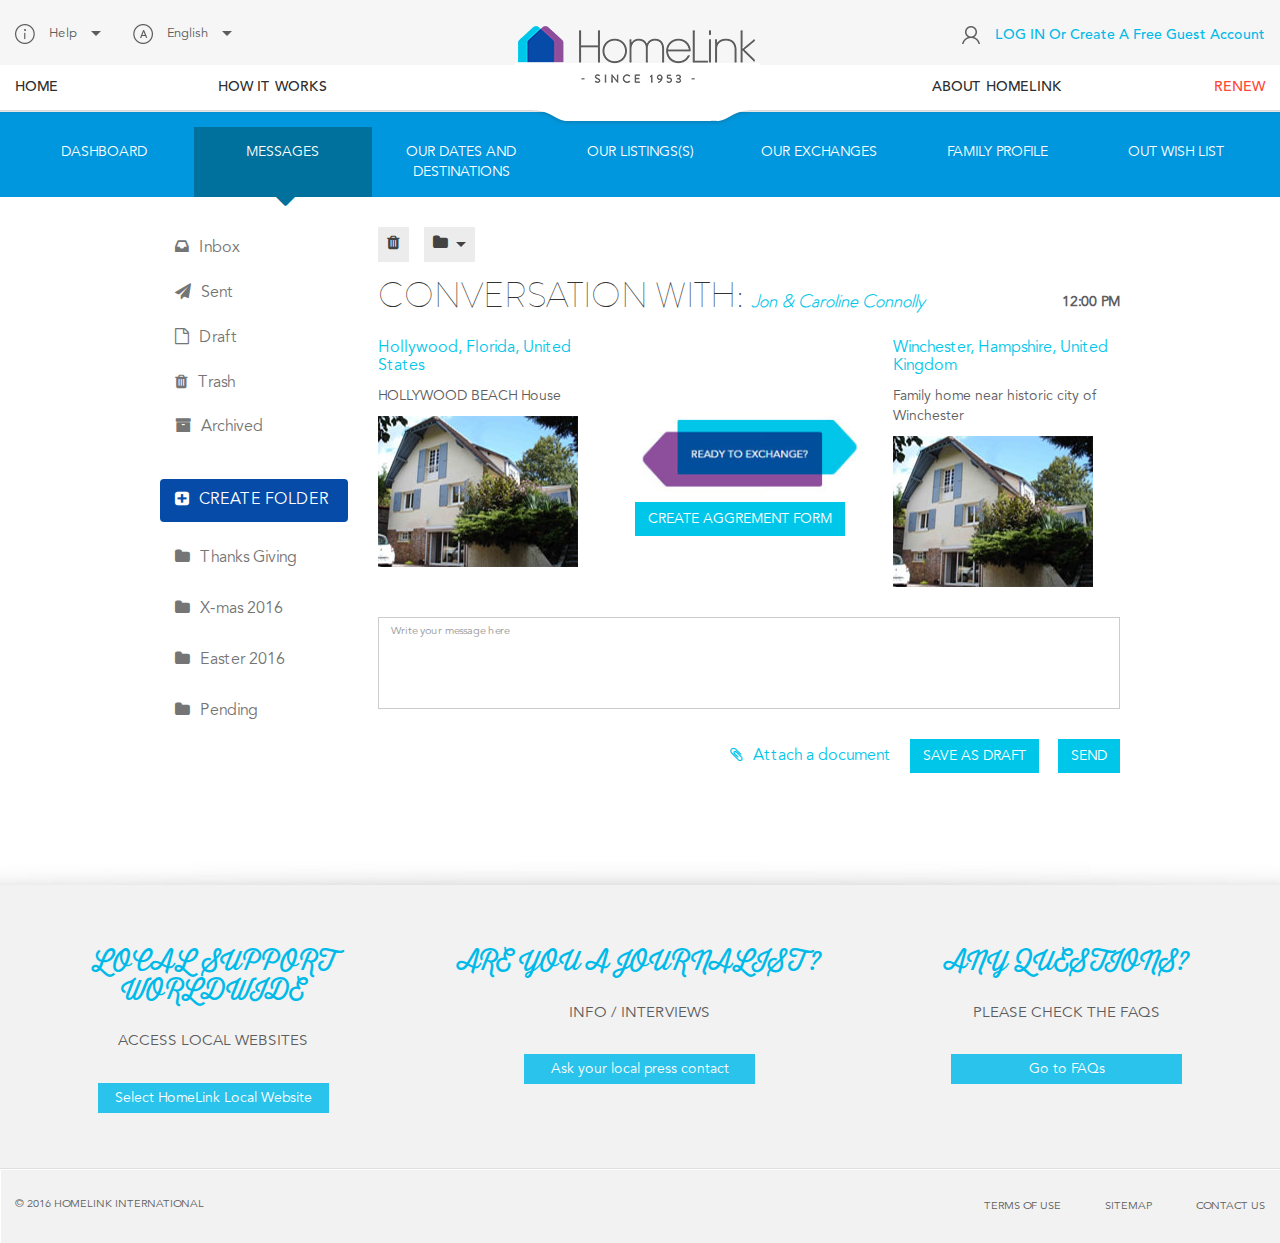
==== conversation-with.html @ 824cca0e "Conversation With Page Added" ====
<!DOCTYPE html>
<html>
    <head>
        <title>Listing Page</title>
        <link rel="icon" type="image/x-icon" href="/favicon.ico">
        <meta name="viewport" content="width=990px">
        <meta name="robots" content="noindex, nofollow" />
        <meta charset="utf-8">
        <meta http-equiv="X-UA-Compatible" content="IE=8" />
        <meta http-equiv="X-UA-Compatible" content="IE=edge,chrome=1" />
        <!-- css start -->
        <link rel="stylesheet" type="text/css" href="css/style.css" />
        <link rel="stylesheet" type="text/css" href="css/homelink.css" />
        <link rel="stylesheet" type="text/css" href="css/bootstrap.min.css" />
        <link rel="stylesheet" href="fonts/font-awesome/css/font-awesome.min.css" />
        <!-- HTML5 Shim and Respond.js IE8 support of HTML5 elements and media queries -->
        <!--[if lt IE 9]>
            <script src="https://oss.maxcdn.com/libs/html5shiv/3.7.0/html5shiv.js"></script>
            <script src="https://oss.maxcdn.com/libs/respond.js/1.4.2/respond.min.js"></script>
            <![endif]-->                        
    </head>
<body>
    <div class="wrapper">
        <!-- header start -->
        <div id="header">
            <h1 class="logo">
                <a href="https://homelink.org/en/">
                    <img src="images/logo.png" alt="Homelink">
                </a>
            </h1>
            <!-- logo end -->
            <div class="top-bar text-capitalize">
                <div class="container">
                    <ul class="nav nav-pills pull-left">
                        <li class="dropdown help" role="presentation">
                            <span></span>
                            <a aria-expanded="true" aria-haspopup="true" role="button" data-toggle="dropdown" id="drop4" class="dropdown-toggle" href="#"> 
                                Help
                                <span class="caret"></span>
                            </a>
                            <ul aria-labelledby="drop4" id="menu1" class="dropdown-menu">
                                <li>
                                    <a href="https://homelink.org/en/help">Help</a>
                                </li>
                                <li>
                                    <a href="https://homelink.org/en/help#faq-category-23">
                                    How does home exchange work?
                                    </a>
                                </li>
                                <li>
                                    <a href="https://homelink.org/en/help#faq-category-24">
                                        What are the different types of home exchange?
                                    </a>
                                </li>
                                <li>
                                    <a href="https://homelink.org/en/help#faq-category-27">What if?... Common Concerns
                                    </a>
                                </li>
                                <li>
                                    <a href="https://homelink.org/en/help#faq-category-145">How can I access the old HomeLink website?</a>
                                </li>
                            </ul>
                        </li>
                        <li class="dropdown lang" role="presentation">
                            <span></span>
                            <a aria-expanded="true" aria-haspopup="true" role="button" data-toggle="dropdown" id="drop4" class="dropdown-toggle" href="#"> 
                                English
                                <span class="caret"></span>
                            </a>
                            <ul aria-labelledby="drop4" id="menu1" class="dropdown-menu">
                                <li><a href="https://homelink.org/da/">dansk</a></li>
                                <li><a href="https://homelink.org/en/">English</a></li>
                                <li><a href="https://homelink.org/et/">eesti</a></li>
                                <li><a href="https://homelink.org/fi/">suomi</a></li>
                                <li><a href="https://homelink.org/fr/">français</a></li>
                                <li><a href="https://homelink.org/de/">Deutsch</a></li>
                                <li><a href="https://homelink.org/it/">italiano</a></li>
                                <li><a href="https://homelink.org/nl/">Nederlands</a></li>
                                <li><a href="https://homelink.org/nb/">norsk bokmål</a></li>
                                <li><a href="https://homelink.org/sv/">svenska</a></li>
                                <li><a href="https://homelink.org/tr/">Türkçe</a></li>
                                <li><a href="https://homelink.org/es/">español</a></li>
                            </ul>
                        </li>
                    </ul>
                    <ul class="pull-right user-bar nav nav-pills">                      
                        <!-- before login -->
                        <li class="dropdown login logout" role="presentation"> 
                            <span></span>
                            <a aria-expanded="true" aria-haspopup="true" role="button" data-toggle="dropdown" id="drop4" class="dropdown-toggle" href="#"> 
                                LOG IN or Create a Free Guest Account                               
                            </a>                            
                        </li>
                        <!-- before login end-->
                    </ul>

                </div>              
            </div>
            <!-- top-bar end -->
            <div class="head-bottom">
                <div class="container">                 
                    <div id="nav" class="text-uppercase">
                        <ul class="nav nav-pills row text-left">
                            <li class="col-sm-6">
                                <div class="col-sm-4">
                                    <a href="https://homelink.org/en/">Home</a>
                                </div>
                                <div class="col-sm-4">
                                    <a href="https://homelink.org/en/information">How it works</a>
                                </div>
                            </li>                           
                            <li class="col-sm-6 pull-right text-right">                             
                                <div class="col-sm-4 pull-right link-color">
                                    <a href="https://homelink.org/en/renew">RENEW</a>
                                </div>
                                <div class="col-sm-4 pull-right">
                                    <a href="https://homelink.org/en/about">about homelink</a>
                                </div>
                            </li>                           
                        </ul>
                    </div>
                    <!-- nav end -->
                </div>
                <!-- head-bottom end -->
            </div>
        </div>
        <!-- header end -->
        <div id="mid-section">

            <div id="main-header">
                <div class="container">
                    <nav class="navbar navbar-default">
                        <ul class="nav navbar-nav">
                            <li><a href="#">DASHBOARD</a></li>
                            <li class="active"><a href="#">MESSAGES</a></li>
                            <li><a href="#">OUR DATES AND DESTINATIONS</a></li>
                            <li><a href="#">OUR LISTINGS(S)</a></li>
                            <li><a href="#">OUR EXCHANGES</a></li>
                            <li><a href="#">FAMILY PROFILE</a></li>
                            <li><a href="#">OUT WISH LIST</a></li>
                        </ul>
                    </nav>
                </div>
            </div>

            <div id="main-wrapper">
                <div class="wrap wrap960">

                    <!--        Create Folder Popup         -->

                    <div class="modal fade" id="createFolderPopup" role="dialog">
                        <div class="modal-dialog">
                            <div class="modal-content">
                                <div class="modal-header">
                                  <button type="button" class="close" data-dismiss="modal">Close <span>&times;</span></button>
                                  <h4 class="modal-title">Thanks Giving 2016</h4>
                                </div>
                                <div class="modal-body">
                                    <div class="form-group">
                                        <label for="email">Edit folder name</label>
                                        <input type="email" class="form-control" placeholder="Thanks Giving 2016" id="email" />
                                    </div>
                                    <a href="javascript:;" class="delete-link">Delete this folder</a>
                                </div>
                                <div class="modal-footer">
                                    <button type="button" class="btn btn-cancel" data-dismiss="modal">Cancel</button>
                                    <button type="button" class="btn btn-save">Save</button>
                                </div>
                            </div>
                        </div>
                    </div>

                    <div class="row">
                        <div class="col-sm-3 sidebar-list">
                            <ul class="nav nav-pills nav-stacked main-menu-list">
                                <li><a href="#"><i class="fa fa-inbox"></i>Inbox</a></li>
                                <li><a href="#"><i class="fa fa-paper-plane"></i>Sent</a></li>
                                <li><a href="#"><i class="fa fa-file-o"></i>Draft</a></li>
                                <li><a href="#"><i class="fa fa-trash"></i>Trash</a></li>
                                <li><a href="#"><i class="fa fa-archive"></i>Archived</a></li>
                            </ul>
                            <ul class="nav nav-pills nav-stacked create-folder-list">
                                <li>
                                    <a href="javascript:;" class="btn-create-folder" data-toggle="modal" data-target="#createFolderPopup">
                                        <i class="fa fa-plus-square"></i>Create Folder
                                    </a>
                                </li>
                                <li><a href="#" class="ellipsis"><i class="fa fa-folder"></i>Thanks Giving</a></li>
                                <li><a href="#" class="ellipsis"><i class="fa fa-folder"></i>X-mas 2016</a></li>
                                <li><a href="#" class="ellipsis"><i class="fa fa-folder"></i>Easter 2016</a></li>
                                <li><a href="#" class="ellipsis"><i class="fa fa-folder"></i>Pending</a></li>
                            </ul>
                        </div>
                        <div class="col-sm-9 content-list">
                            <nav class="content-list-header">
                                <div class="row">
                                    <div class="col-sm-3">
                                        <div class="action-box">
                                            <button class="btn dropdown-toggle" type="button">
                                                <i class="fa fa-trash"></i>
                                            </button>
                                        </div>
                                        <div class="dropdown action-box">
                                            <button class="btn dropdown-toggle" type="button" data-toggle="dropdown">
                                                <i class="fa fa-folder"></i>
                                              <span class="caret"></span></button>
                                              <ul class="dropdown-menu">
                                                <li><a href="#">HTML</a></li>
                                                <li><a href="#">CSS</a></li>
                                                <li><a href="#">JavaScript</a></li>
                                              </ul>
                                        </div>
                                    </div>
                                </div>
                            </nav>

                            <div class="row">
                                <div class="col-sm-10">
                                    <h2 class="conversation-title">conversation with: <span>Jon & Caroline Connolly</span></h2>
                                </div>
                                <div class="col-sm-2 text-right conversation-time">
                                    12:00 PM
                                </div>                                
                            </div>
                            <div class="row">
                                <div class="col-sm-4">
                                    <h4 class="blue-text">Hollywood, Florida, United States</h4>
                                    <p>HOLLYWOOD BEACH House</p>
                                    <img src="images/img1.jpg" class="img-responsive" alt="img1" />
                                </div>
                                <div class="col-sm-4 exchange-pic">
                                    <img src="images/exchange-img.jpg" class="img-responsive" alt="exchange-img" />
                                    <button type="button" class="btn btn-save">CREATE AGGREMENT FORM</button>
                                </div>
                                <div class="col-sm-4">
                                    <h4 class="blue-text">Winchester, Hampshire, United Kingdom</h4>
                                    <p>Family home near historic city of Winchester</p>
                                    <img src="images/img1.jpg" class="img-responsive" alt="img1" />
                                </div>
                                <div class="col-sm-12 padding-top-30">
                                    <textarea class="form-control" rows="5" placeholder="Write your message here"></textarea>
                                </div>
                                <div class="col-sm-12 text-right padding-vertical">
                                    <a href="javascript:;" class="attach-link">
                                        <i class="fa fa-paperclip"></i>Attach a document
                                    </a>
                                    <button type="button" class="btn btn-save margin-left-15">SAVE AS DRAFT</button>
                                    <button type="button" class="btn btn-save margin-left-15">SEND</button>
                                </div>
                            </div>
                        </div>
                    </div>
                </div>
            </div>
        </div>
        <!-- footer start -->
        <div id="footer">
            <div class="container">
                <div class="row text-center">
                    <div class="col-sm-4">
                        <h2>Local support worldwide</h2> 
                        <p class="link">
                            <a href="https://homelink.org/en/selectCountryPopin">Access Local Websites</a>
                        </p>
                        <a href="#" class="btn bg-blue button">Select HomeLink Local Website</a>
                    </div>
                    <div class="col-sm-4">
                        <h2>Are you a journalist?
                        </h2> 
                        <p class="link">
                            <a href="https://homelink.org/en/selectCountryPopin">info / interviews</a>
                        </p>
                        <a href="#" class="btn bg-blue button">Ask your local press contact</a>
                    </div>
                    <div class="col-sm-4">
                        <h2>Any questions?</h2> 
                        <p class="link">
                            <a href="https://homelink.org/en/selectCountryPopin">please check the faqs</a>
                        </p>
                        <a href="#" class="btn bg-blue button">Go to FAQs</a>
                    </div>
                </div>
            </div>
            <div class="footer-bottom text-uppercase">
                <div class="container">
                    <p class="pull-left">&copy 2016 homelink international</p>
                    <ul class="pull-right reset">
                        <li>
                            <a href="https://homelink.org/en/terms-of-use">Terms of use</a>
                        </li>   
                        <li>
                            <a href="https://homelink.org/en/site-map">Sitemap</a>
                        </li>
                        <li>
                            <a href="https://homelink.org/en/contact-us">Contact us</a>
                        </li>   
                    </ul>
                </div>
            </div>
        </div>
        <!-- footer end -->
    </div>
    <!-- wrapper end -->    
    <script src="js/jquery-1.9.1.min.js"></script>
    <script src="js/bootstrap.min.js"></script>
    <script src="js/jquery.jscrollpane.min.js" type="text/javascript"></script>
    <script src="js/jquery.mousewheel.js" type="text/javascript"></script>
    <script src="js/custom.js" type="text/javascript"></script>
</body>
</html>
---- css/style.css ----
@font-face {
    font-family: 'AvenirLTStdMedium';
    src: url('../fonts/AvenirLTStdMedium.eot');
    src: url('../fonts/AvenirLTStdMedium.eot') format('embedded-opentype'), url('../fonts/AvenirLTStdMedium.woff2') format('woff2'), url('../fonts/AvenirLTStdMedium.woff') format('woff'), url('../fonts/AvenirLTStdMedium.ttf') format('truetype'), url('../fonts/AvenirLTStdMedium.svg#AvenirLTStdMedium') format('svg');
}

@font-face {
    font-family: 'AvenirLTStdBook';
    src: url('../fonts/AvenirLTStdBook.eot');
    src: url('../fonts/AvenirLTStdBook.eot') format('embedded-opentype'), url('../fonts/AvenirLTStdBook.woff2') format('woff2'), url('../fonts/AvenirLTStdBook.woff') format('woff'), url('../fonts/AvenirLTStdBook.ttf') format('truetype'), url('../fonts/AvenirLTStdBook.svg#AvenirLTStdBook') format('svg');
}

@font-face {
    font-family: 'ThirstyScriptRegular';
    src: url('../fonts/ThirstyScriptRegular.eot');
    src: url('../fonts/ThirstyScriptRegular.eot') format('embedded-opentype'), url('../fonts/ThirstyScriptRegular.woff2') format('woff2'), url('../fonts/ThirstyScriptRegular.woff') format('woff'), url('../fonts/ThirstyScriptRegular.ttf') format('truetype'), url('../fonts/ThirstyScriptRegular.svg#ThirstyScriptRegular') format('svg');
}

@font-face {
    font-family: "brandon_thin";
    font-style: normal;
    font-weight: normal;
    src: url("../fonts/Brandon_thin.eot");
    src: url("../fonts/Brandon_thin.eot?#iefix") format("embedded-opentype"), url("../fonts/Brandon_thin.woff") format("woff"), url("fonts/Brandon_thin.ttf") format("truetype"), url("../fonts/Brandon_thin.svg#Brandon_thin") format("svg");
}

@font-face {
    font-family: 'AvenirLTStdHeavy';
    src: url('../fonts/AvenirLTStdHeavy.eot');
    src: url('../fonts/AvenirLTStdHeavy.eot') format('embedded-opentype'), url('../fonts/AvenirLTStdHeavy.woff2') format('woff2'), url('../fonts/AvenirLTStdHeavy.woff') format('woff'), url('../fonts/AvenirLTStdHeavy.ttf') format('truetype'), url('../fonts/AvenirLTStdHeavy.svg#AvenirLTStdHeavy') format('svg');
}

.wrapper {
    font-family: "AvenirLTStdBook";
    color: #5d5d5d;
    font-size: 14px;
}

.wrapper .container {
    max-width: 1400px;
    width: 100%;
    padding: 0 35px;
}

.wrapper a:hover,
.wrapper a:focus {
    text-decoration: none;
    outline: none;
}

#header {
    background-image: url("../images/header_shadow.png");
    background-position: center bottom;
    background-repeat: no-repeat;
    height: 130px;
    position: relative;
    z-index: 99;
}

#header .logo {
    bottom: 0;
    height: 60px;
    left: 0;
    margin: auto;
    position: absolute;
    right: 0;
    top: -20px;
    width: 250px;
}

#header .top-bar {
    background-color: #f6f6f6;
    min-height: 65px;
    font-family: "AvenirLTStdBook";
    padding-top: 15px;
}

.top-bar .nav li span {
    background-image: url("../images/header-sprite.png");
    display: inline-block;
    height: 20px;
    vertical-align: middle;
    width: 20px;
    background-repeat: no-repeat;
}

.top-bar ul li a {
    display: inline-block;
    margin: 10px 30px 10px 10px;
    padding: 0;
    font-size: 13px;
    color: #5d5d5d;
}

#header .top-bar ul li a span.caret {
    height: 5px;
    width: 10px;
    background-position: -105px 0;
    border: medium none;
    margin-left: 10px;
}

.top-bar .nav.pull-left li.lang span {
    background-position: -25px 0;
}

.top-bar .nav li.login span {
    background-position: -82px 0;
}

.top-bar .nav li.logout a {
    font-size: 14px
}

.top-bar ul li.email a {
    background-image: url("../images/header-sprite.png");
    background-position: -51px 2px;
    background-repeat: no-repeat;
    display: inline-block;
    height: 23px;
    margin: 11px 0 0;
    padding: 0;
    position: relative;
    width: 32px;
    margin-right: 25px;
}

.top-bar ul .email small {
  background-color: #ff4935;
  border-radius: 50%;
  color: #ffffff;
  display: inline-block;
  font-size: 10px;
  padding: 1px 5px;
  position: absolute;
  right: -1px;
  text-align: center;
  top: -8px;
  z-index: 999;
}

.top-bar .login a {
    color: #00bae9;
    font-family: "AvenirLTStdMedium";
    font-size: 15px;
    margin-right: 0
}

ul li .dropdown-menu a {
    display: block;
    margin: 0;
    padding: 3px 12px;
}
.dropdown-menu.right-dropdown {
  left: auto;
  right: 0;
}
ul li .dropdown-menu a:hover {
    background-color: #29c3eb;
    color: #fff
}

.login .dropdown-menu a {
    color: #5d5d5d;
    font-size: 13px;
}

.user-bar .open > .dropdown-menu {
    left: auto;
    right: 0;
}

.head-bottom {
    min-height: 45px;
}

#header .head-bottom li a {
    font-size: 14px;
    color: #2d2d2d;
}

#header .head-bottom li a:hover {
    color: #00bae9
}

#nav {
    font-family: "AvenirLTStdMedium"
}

#nav .nav li {
    line-height: 44px;
    width: 49.9%;
}

#nav .nav-pills li.logo a {
    position: absolute;
    top: 0;
}

#header .nav > li > a:hover,
#header .nav > li > a:focus {
    background-color: transparent;
    text-decoration: none;
}

#header .nav-pills li a {
    border-radius: 0;
    transition: all 0.2s ease 0s;
}

#nav .nav li .col-sm-4 {
    padding: 0;
    text-transform: uppercase;
}

#nav .nav li .link-color a {
    color: #ff4633;
}


/*header end*/

#footer {
    background-color: #f2f2f2;
    background-image: url("../images/footer-shadow.png");
    background-position: center top;
    background-repeat: repeat-x;
    padding-top: 95px;
    width: 100%;
}

#footer h2 {
    color: #00bae9;
    font-size: 26px;
    font-family: "ThirstyScriptRegular"
}

#footer p.link a {
    font-size: 15px;
    text-transform: uppercase;
    color: #5d5d5d;
}

#footer .button.btn {
    min-width: 231px;
}

.footer-bottom ul {
    margin-bottom: 0
}

.footer-bottom ul li {
    float: left;
    list-style: outside none none;
    margin-left: 44px;
}

.footer-bottom p,
.footer-bottom a {
    font-size: 11px;
    color: #5d5d5d;
    margin-bottom: 0
}

.footer-bottom {
    border-top: 1px solid #dfdfdf;
    line-height: 72px;
    min-height: 72px;
    margin-top: 55px;
    box-shadow: 1px 1px #ffffff inset;
}

#footer .link {
    margin: 26px 0 30px;
}


/*Common css*/
:focus{
    outline: none;
}
.nav .open > a, .nav .open > a:focus, .nav .open > a:hover{
    background-color: transparent;
    border: none;
}
.bg-blue {
    background-color: #29c3eb
}

.bg-purple {
    background-color: #8d4d9b
}

.button.btn {
    color: #fff;
    border-radius: 0;
    height: 30px;
    padding: 4px 12px;
}

.button.btn:hover,
.button.btn:focus {
    color: #fff
}

.col-sm-1,
.col-sm-2,
.col-sm-3,
.col-sm-4,
.col-sm-5,
.col-sm-6,
.col-sm-7,
.col-sm-8,
.col-sm-9,
.col-sm-10,
.col-sm-11,
.col-sm-12 {
    float: left;
}

.col-sm-12 {
    width: 100%;
}

.col-sm-11 {
    width: 91.66666667%;
}

.col-sm-10 {
    width: 83.33333333%;
}

.col-sm-9 {
    width: 75%;
}

.col-sm-8 {
    width: 66.66666667%;
}

.col-sm-7 {
    width: 58.33333333%;
}

.col-sm-6 {
    width: 50%;
}

.col-sm-5 {
    width: 41.66666667%;
}

.col-sm-4 {
    width: 33.33333333%;
}

.col-sm-3 {
    width: 25%;
}

.col-sm-2 {
    width: 16.66666667%;
}

.col-sm-1 {
    width: 8.33333333%;
}

.wrapper input.form-control {
    border-color: #d0e7eb;
    border-radius: 0;
    box-shadow: none;
    font-size: 13px;
    height: 32px;
}

.wrapper .form-control::-moz-placeholder {
    color: #b3b3b3
}

.reset {
    padding: 0;
    margin: 0;
    list-style: none;
}

.tooltip .tooltip-inner {
    border-radius: 0;
    font-family: "AvenirLTStdBook";
    font-size: 12px;
    padding: 3px 5px;
    width: 70px;
    right: 0;
    left: 12px;
}


/*Common css end*/
#mid-section {
  clear: both;
  margin-top: -18px;
}

#filter-section {
    background-color: #f2f2f2;
    height: 86px;
    padding-top: 13px;
    border-bottom: 1px solid #d2d2d2;
}

#filter-section .container {
    position: relative;
}

#filter-section .form-group.small-group {
    min-width: 125px;
}

#filter-section .form-group.input-group {
    width: 190px;
}

#filter-section .form-group {
    float: left;
    margin-right: 15px;
}

#filter-section label {
    font-size: 12px;
    font-weight: normal;
    font-family: "AvenirLTStdMedium"
}

#filter-section .date-periods label {
    display: block;
}

#filter-section .date-periods .date-period {
    display: inline-block;
    position: relative;
}

.connected {
    background: #d0e7eb;
    display: inline-block;
    height: 1px;
    margin: 0 -4px;
    vertical-align: text-top;
    width: 15px;
    vertical-align: -webkit-baseline-middle;
    -ms-vertical-align: middle;
    vertical-align: middle \9;
}

input.smalldatepicker.blue {
    background-image: url("../images/calender.png");
    background-position: right center;
    background-repeat: no-repeat;
    padding-right: 36px;
    width: 130px;
}

.date-period input {
    cursor: pointer;
}

#filter-section .bg-blue.btn.button {
    margin-top: 23px;
    text-transform: uppercase;
    line-height: 24px;
}

.clear-search {
    color: #ff4935;
    display: inline-block;
    font-size: 12px;
    margin-top: 30px;
}

.clear-search:hover,
.clear-search:focus {
    color: #ff4935;
}

.right-search > ul {
    list-style: outside none none;
    padding: 0;
}

.right-search > ul > li {
  border-left: 1px solid #dfdfdf;
  box-shadow: 1px 0 0 0 #ffffff inset;
  display: block;
  float: left;
  height: 63px;
}
.right-search ul > li.pad-none > a{
    padding-right: 0;
    margin-right: 0;
}

.right-search ul a {
  color: #808080;
  display: block;
  font-size: 12px;
  margin: 0 4px;
  padding: 10px 8px 7px;
  padding: 10px 6px 0 \9;
  position: relative;
  height: 63px;
}
ul li.most-recent.active a,ul li.most-recent a:hover {
  padding: 10px 4px 7px;
}
.right-search ul li li a{
    height: auto;
}
.right-search ul > li.more-filter.active > a,.right-search ul > li.most-recent.active > a,
.right-search ul > li.more-filter > a:hover,.right-search ul > li.most-recent > a:hover{
  background-color: #dfdfdf;
}
.right-search ul > li.more-filter.active > a::after,.right-search ul > li.most-recent.active > a::after {
  border-color: #dfdfdf rgba(0, 0, 0, 0);
  border-style: solid;
  border-width: 6px 6px 0;
  bottom: -5px;
  content: "";
  display: block;
  height: 5px;
  left: 0;
  margin: 0 auto;
  position: absolute;
  right: 0;
  width: 13px;
}
.right-search ul li.more-filter li a:hover{
    background-color:#fff;
}
.right-search ul a span {
    background-image: url("../images/search-sprite.png");
    background-repeat: no-repeat;
    display: block;
    height: 24px;
    margin: 0 auto 5px;
    width: 24px;
}
.logout-filter .right-search ul > li > li a {
  margin: 0;
  padding: 10px 10px 7px;
  z-index: 9;
}
.right-search ul li.most-recent {
  position: relative;
}
.logout-filter .right-search > ul > li.active.most-recent > a,
.logout-filter .right-search > ul > li.most-recent > a:hover{
  padding: 10px 13.5px;
}
.most-recent small {
    color: #808080;
    display: inline-block;
    font-size: 13px;
}

.most-recent strong {
  display: block;
  font-weight: normal;
  overflow: hidden;
}

.right-search ul li.most-recent a span {
    display: inline-block;
    background-position: -57px 0;
    vertical-align: middle;
}

.right-search ul li.more-filter a span {
    background-position: -30px 0;
}

#filter-section.logout-filter .form-group {
    margin-right: 20px;    
}
.form-group.small-group.date-periods {
    margin-top: 2px;
    margin-bottom: 0;
}

.logout-filter .right-search ul > li.pad-none > a{
    padding-right: 0;
    margin-right: 0;
}

.logout-filter .right-search > ul > li > a {
  padding: 10px 27px 0;
}
.right-search ul li a.clear {
  color: #ff4935;
  display: inline-block;
  height: auto;
  padding: 0;
}
#filter-section .right-btn .btn.button.bg-blue {
  display: inline-block;
  line-height: normal;
  margin: 0;
  text-transform: capitalize;
  vertical-align: inherit;
}
.right-btn {
  bottom: 10px;
  position: absolute;
  right: 10px;
}
#filter-section .last-list .scroll-pane {
  min-height: 240px;
}
#filter-section .list-item .scroll-pane {
  width:75px !important;
}
/*filter-section end*/

.page-heading {
    border-bottom: 1px solid #e5e5e5;
    clear: both;
    float: left;
    width: 100%;
    margin-bottom: 35px;
}

.page-heading .pull-right {
    margin: 30px 20px -1px 0;
}

.page-heading ul {
    display: inline-block;
    margin: 0;
    padding: 0;
    vertical-align: middle;
}

.page-heading ul li {
    display: inline-block;
    height: 43px;
    width: 51px;
    float: left;
    margin-left: 1px;
}

.page-heading ul li a.selected::after {
    border-color: #ff4935 rgba(0, 0, 0, 0);
    border-style: solid;
    border-width: 7px 8px 0;
    content: "";
    display: block;
    height: 7px;
    left: 0;
    margin: 0 auto;
    position: absolute;
    right: 0;
    top: 42px;
    width: 16px;
}

.page-heading ul li a {
    display: block;
    position: relative;
    width: 100%;
    height: 100%;
    border: 1px solid #cdcdcd;
}

.page-heading ul li a span {
    background-image: url("../images/view-sprite.png");
    background-repeat: no-repeat;
    display: block;
    height: 22px;
    left: 0;
    margin: auto;
    position: absolute;
    right: 0;
    top: 0;
    width: 22px;
    bottom: 0;
}

.page-heading ul li a.selected {
    background-color: #ff4935;
    border-color: #ff4935;
}

.page-heading ul li.map-menu a.selected span {
    background-position: -29px 0;
}

.page-heading ul li.map-menu a span {
    background-position: -29px -28px;
}

.page-heading ul li.listing-menu a span {
    background-position: 0 -28px;
}

.page-heading ul li.listing-menu a.selected span {
    background-position: 0 0;
}

.page-heading ul li a.selected {
    background-color: #ff4935;
}

.page-heading h1 {
    color: #333333;
    font-size: 28px;
    font-family: "brandon_thin";
    display: inline-block;
    margin-top: 30px;
}

.result-count {
  color: #333333;
  display: inline-block;
  font-size: 16px;
  margin: 22px 0 0 10px;
}

.page-heading .form-check {
    display: inline-block;
    margin-right: 10px;
}

.page-heading .form-check-label {
    color: #2d2d2d;
    font-size: 15px;
    font-weight: normal;
    cursor: pointer;
}

.page-heading .form-check-input {
    margin-right: 4px;
}


/*page-heading end*/

.search-result {
    float: left;
    width: 100%;
    margin-bottom: 50px;
}

#filter label {
    color: #2d2d2d;
    font-size: 16px;
    font-weight: normal;
    cursor: pointer;
}


/*search-result end*/

#search-listView {
    margin-bottom: 30px;
    overflow: hidden;
    padding: 0 35px;
}

#search-listView .left-bar {
    padding: 0;
}

#search-listView .left-bar .img-div {
    border: 1px solid #ffffff;
    box-shadow: 0 0 3px #aaaaaa;
    display: block;
    height: 153px;
    width: 202px;
}

#search-listView h2 {
    font-size: 18px;
    margin: 0;
    font-family: "AvenirLTStdMedium"
}

#search-listView h3 {
    color: #5d5d5d;
    font-size: 14px;
    margin-top: 12px;
}

#search-listView h2 a {
    color: #2d2d2d;
}

#search-listView h4 {
    font-size: 14px;
    margin-bottom: 5px;
    width: 131px;
    color: #2d2d2d;
    font-family: "AvenirLTStdHeavy"
}

.text-ellipsis {
    overflow: hidden;
    text-overflow: ellipsis;
    white-space: nowrap;
    width: 100%;
}

#search-listView .discription > p {
    display: inline-block;
    padding: 0 16px;
    margin-bottom: 3px;
    width: 50%;
}

#search-listView p.pad-left {
    border-right: 1px solid #5d5d5d;
    line-height: 14px;
    padding-left: 0;
}

#search-listView .discription .pad-right {
    padding-right: 0;
}

#search-listView .person-details {
    bottom: 0;
    position: absolute;
}

.person-details ul li {
    border-right: 1px solid #dfdfdf;
    display: inline-block;
    height: 29px;
    padding: 4px 15px 0;
}

.person-details ul li span {
    background-image: url("../images/details-sprite.png");
    display: inline-block;
    height: 21px;
    margin-right: 10px;
    vertical-align: middle;
    width: 36px;
}

.person-details ul li.childs span {
    background-position: -43px 0;
    height: 18px;
    width: 29px;
}

.person-details ul li.pets span {
    background-position: -81px 0;
    height: 17px;
    width: 28px;
}

.person-details ul li small {
    color: #064ba8;
    display: inline-block;
    font-size: 13px;
    vertical-align: sub;
}

.person-details ul li.pets {
    border-right: 0 none;
}

.discription > a {
    color: #00c6e9;
    display: inline-block;
    margin-bottom: 3px;
    width: 80px;
}
.discription > a:hover{
 color: #ff4633   
}

#search-listView .right-bar {
    min-height: 153px;
    padding-right: 0;
}

#search-listView .room-details li span {
    background-image: url("../images/details-sprite.png");
    background-position: 0 -22px;
    display: block;
    height: 21px;
    width: 30px;
}

#search-listView .room-details li.beds span {
    background-position: -41px -21px;
}

#search-listView .room-details li.bath span {
    background-position: -80px -23px;
}

.room-details li {
    border-right: 1px solid #dfdfdf;
    display: inline-block;
    padding: 0 15px;
    height: 37px;
    margin-top: 8px;
}

.room-details li.bath {
    border-right: 0;
}

.room-details small {
    color: #064ba8;
    font-size: 13px;
}

#search-listView .tools-button {
    padding-right: 0;
}

.tools-button li {
    display: inline-block;
    margin-right: 14px;
    margin-right: 13px \9;
}

.tools-button {
    margin-top: 15px;
}

.tools-button li a {
    background-position: 0 0;
    background-repeat: no-repeat;
    display: block;
    height: 32px;
    text-align: center;
    width: 117px;
    font-size: 12px;
    line-height: 32px;
    text-transform: uppercase;
}

.tools-button .map-btn > a {
    background-image: url("../images/map-btn.png");
    color: #00c6e9
}
.tools-button .map-btn > a:hover,.tools-button .contact-btn > a:hover,.tools-button .view-btn > a:hover{
  background-position: 0 -35px;
}
.tools-button .contact-btn > a {
    background-image: url("../images/contact-btn.png");
    color: #ff4935
}

.tools-button .view-btn > a {
    background-image: url("../images/view-btn.png");
    color: #8d4d9b
}

.bootom-bar {
    border-bottom: 1px solid #d2d2d2;
    overflow: hidden;
    padding-bottom: 30px;
}

#search-listView .room-details {
    padding: 0;
}

.search-listing .listView {
    margin: 0 -35px;
    overflow: hidden;
    clear: both;
}

.tools-button li.view-btn {
    margin-right: 0
}


/*search-listView end*/

#midContent {
    background-image: url("../images/mid_shadow.png");
    background-position: center top;
    background-repeat: repeat-x;
    padding: 65px 0 10px;
    overflow: hidden;
    margin-top: 25px;
}

#midContent .img {
    background-image: url("../images/icon.png");
    background-position: 0 0;
    background-repeat: no-repeat;
    display: block;
    height: 51px;
    margin: 0 auto;
    width: 54px;
}

#midContent h5 a {
    color: #000000;
    font-size: 20px;
    line-height: 22px;
    font-family: "ThirstyScriptRegular"
}

#midContent p {
    font-size: 15px;
    line-height: 20px;
    margin-bottom: 22px;
}

#midContent .col-sm-3 {
    padding: 0 45px;
}

#midContent .img.network {
    background-position: -62px 0;
}

#midContent .img.steps {
    background-position: -126px 0;
}

#midContent .img.exchange {
    background-position: -188px 0;
}


/*midContent end*/

#mapView .leftSidebar {
    padding: 0;
}

#mapView .rightSidebar {
    padding: 0;
    border-bottom: 1px solid #d2d2d2;
    border-left: 1px solid #d2d2d2
}

.rightSidebar .search-result {
    background-color: #f2f2f2;
    height: 47px;
    margin: 0;
    padding: 11px 15px 0;
}

#mapView #search-listView .right-bar {
    min-height:100%;
    padding: 0 0 0 15px;
    width: 60%;
}

#mapView #search-listView {
  border-bottom: 1px solid #d2d2d2;
  clear: both;
  margin: 15px 15px 0;
  padding: 0 0 15px;
}
#mapView #search-listView:last-child {
  border-bottom: 0 none;
}
#mapView #search-listView .left-bar .img-div {
    height: 122px;
    width: 162px;
}

#mapView .left-bar {
    width: 40%;
}

#mapView #search-listView h3 {
    margin: 5px 0 3px;
}

#mapView .room-details li {
    margin-top: 5px;
}

#mapView .page-heading {
    padding-left: 18px;
}

#mapView .page-heading .pull-right {
    margin: 12px 5px -1px 0;
    -webkit-margin-after: -2px;
}

#mapView .page-heading h1 {
    margin-top: 13px;
}

.scroll-pane {
    width: 100%;
    overflow: auto;
}

.horizontal-only {
    height: auto;
    max-height: 200px;
}

.jspVerticalBar {
    background: #fff none repeat scroll 0 0;
    height: 100%;
    position: absolute;
    right: 0;
    top: 0;
    width: 8px;
    border-radius: 15px;
}

.jspDrag {
    background: #064ba8 none repeat scroll 0 0;
    cursor: pointer;
    left: 0;
    position: relative;
    top: 0;
    border-radius: 15px;
    width: 4px;
    right: 0;
    margin: 0 auto
}

.jspPane {
    position: absolute;
}

.jspContainer {
    overflow: hidden;
    position: relative;
}

.moreFilter-menu {
  display: none;
  left: 0;
  padding: 0 35px;
  position: absolute;
  top: 73px;
  width: 100%;
  z-index: 999;
}

.filter-inner {
    box-shadow: 0 2px 3px #aaa;
}

.right-search ul li.more-filter li {
    border: 0 none;
    box-shadow: none;
    height: auto;
    padding: 0;
    width: 25%;
    z-index: 99;
}

.right-search ul li.more-filter li.active > a,
.right-search ul li.more-filter li.active > a:hover,
.right-search ul li.more-filter li.active > a:focus {
    color: #ff4935;
    border: 0 none;
}

.right-search ul li.more-filter li a {
    border: medium none;
    border-radius: 0;
    color: #333333;
    font-family: "AvenirLTStdMedium";
    font-size: 15px;
    position: relative;
    margin: 0;
}

.right-search ul li.more-filter li.active a::after {
    border-color: #fff rgba(0, 0, 0, 0);
    border-style: solid;
    border-width: 7px 8px 0;
    content: "";
    display: block;
    height: 7px;
    left: 0;
    margin: 0 auto;
    position: absolute;
    right: 0;
    top:38px;
    width: 16px;
}

.moreFilter-menu .nav-tabs,
.right-search > ul > li > li > a:hover {
    background-color: #dfdfdf;
}

.moreFilter-menu .tab-content {
    background-color: #f1f0f0;
    overflow: hidden;
    padding: 20px 15px 0;
    min-height: 350px;
    position: relative;
}

.moreFilter-list .list-check {
    border: 1px solid #e5e5e5;
    display: block;
    height: 32px;
    line-height: 34px;
    margin-bottom: 10px;
    text-align: center;
    width: 64px;
    background-color: #fff;
}

.moreFilter-list .list-check.checked {
    background-color: #00c6e9;
    border-color: #00c6e9;
    color: #ffffff;
}

.moreFilter-menu .moreFilter-list {
    display: block;
    text-align: left;
    float: left;
    width: 20%;
    padding: 0 15px;
}

.moreFilter-list h5 {
    color: #333333;
    font-size: 15px;
    font-family: "AvenirLTStdMedium";
}

.wrapper .checkbox {
    margin-bottom: 13px;
}

.wrapper .checkbox span {
    border: 1px solid #c9c9c9;
    display: block;
    height: 17px;
    left: 0;
    padding: 1px;
    position: absolute;
    top: 1px;
    width: 17px;
    float: left; 
}
.wrapper .checkbox span.checked {
    border: 1px solid #00c6e9;
}

#filter-section .moreFilter-list label {
    font-size: 14px;
}

.wrapper .checkbox label {
    padding-left: 26px;
    position: relative;
}

.wrapper .checkbox input[type="checkbox"] {
    margin: 0;    
    border-radius: 0;
}

.moreFilter-menu .list-item.first-item {
    padding-left: 0;
}

.moreFilter-list .list-item {
    display: inline-block;
    margin-right: 15px;
    padding: 0 15px;
    vertical-align: top;
}

.moreFilter-list .list-item.last-item {
    margin-right: 0;
}
#filter-section .scroll-pane {
    min-height: 270px;
}
.scroll-pane .jspTrack {
    height: 100% !important;
}

.logout-filter .right-search ul li .moreFilter-menu li {
    padding: 0;
    list-style: none;
}
.most-recent .moreFilter-menu {
  background-color: #f1f0f0;
  box-shadow: 0 2px 3px #aaaaaa;
  left: auto;
  padding: 0;
  right: 0;
  text-align: left;
  width: 140px;
  list-style: none;
}
.right-search ul li.most-recent li a {
  color: #333333;
  font-family: "AvenirLTStdMedium";
  font-size: 14px;
  margin: 0 0 1px;
  padding: 4px 12px;
}
.right-search ul li.most-recent li a:hover{
    background-color: #fff;
     color: #ff4935
}


/* --------------- Common Elements --------------- */

#main-wrapper .btn {
    color: #fff;
    border-radius: 0;
}
#main-wrapper .btn-save {
    background: #00c6e9;
}
#main-wrapper .btn-cancel {
    background: #757575;
}
#main-wrapper .btn-block {
    display: block;
}
#main-wrapper .padding-top-30 {
    padding-top: 30px;
}
#main-wrapper .padding-vertical {
    padding-top: 30px;
    padding-bottom: 30px;
}
#main-wrapper .margin-left-15 {
    margin-left: 15px;
}
#main-wrapper .remove-padding {
    padding: 0;
}
#main-wrapper input,
#main-wrapper textarea,
#main-wrapper input:focus,
#main-wrapper textarea:focus {
    border-radius: 0;
    box-shadow: none;
}
#main-wrapper .attach-link {
    color: #00c6e9;
    font-size: 16px;
    vertical-align: middle;
}
#main-wrapper .attach-link i {
    margin-right: 10px;
}

/* --------------- Main Header --------------- */

#main-header {
    background: #0097de;
}
#main-header .navbar-default {
    background: transparent;
    border: none;
    margin: 0;
}
#main-header .navbar-default .navbar-nav {
    width: 100%;
    display: flex;
}
#main-header .navbar-default .navbar-nav li {
    flex: 1;
    text-align: center;
}
#main-header .navbar-default .navbar-nav li a {
    color: #fff;
    padding: 30px 20px 15px 20px;
    position: relative;
}
#main-header .navbar-default .navbar-nav>li.active>a,
#main-header .navbar-default .navbar-nav>li>a:focus,
#main-header .navbar-default .navbar-nav>li>a:hover {
    background: #00719d;
    padding-top: 15px;
    margin-top: 15px;
    min-height: 70px;
}
#main-header .navbar-default .navbar-nav>li.active>a:before,
#main-header .navbar-default .navbar-nav>li>a:focus:before,
#main-header .navbar-default .navbar-nav>li>a:hover:before {
    content: "\f0d7";
    font: 40px "FontAwesome";
    position: absolute;
    top: 52px;
    left: calc(50% - 9px);
    color: #00719d;
}
#main-wrapper {
    padding: 30px 0;
}

/* --------------- Main Menu List --------------- */

#main-wrapper .nav-pills.nav>li>a i {
    color: #757575;
    margin-right: 10px;
}
#main-wrapper .nav-pills.nav.main-menu-list>li>a:focus,
#main-wrapper .nav-pills.nav.main-menu-list>li>a:hover {
    background: #8e4e9c;
    color: #fff;
}
#main-wrapper .nav-pills.nav.main-menu-list>li>a.btn-create-folder i,
#main-wrapper .nav-pills.nav.main-menu-list>li>a:focus i,
#main-wrapper .nav-pills.nav.main-menu-list>li>a:hover i {
    color: #fff;
}

/* --------------- Create Folder List --------------- */

#main-wrapper .nav-pills.nav.create-folder-list>li>a.btn-create-folder {
    background: #064ba8;
    color: #fff;
    margin-top: 30px;
    margin-bottom: 15px;
    text-transform: uppercase;
}
#main-wrapper .nav-pills.nav.create-folder-list>li>a.btn-create-folder i {
    color: #fff;
}
#main-wrapper .sidebar-list {
    width: 22%;
}
#main-wrapper .content-list {
    width: 78%;
}
#main-wrapper .sidebar-list .nav-stacked li a {
    font-size: 16px;
    color: #757575;
}
#main-wrapper .content-list .navbar-default {
    background: transparent;
    border: none;
    margin-bottom: 0;
}

/* --------------- Create Folder Popup --------------- */

#main-wrapper #createFolderPopup {
    font-size: 16px;
}
#main-wrapper #createFolderPopup .modal-content {
    border-radius: 0;
}
#main-wrapper #createFolderPopup .modal-content .modal-header,
#main-wrapper #createFolderPopup .modal-content .modal-footer {
    border: none;
}
#main-wrapper #createFolderPopup .delete-link {
    color: #064ba8;
    font-weight: bold;
    margin-top: 30px;
    display: inline-block;
}
#main-wrapper #createFolderPopup input {
    height: 40px;
    border-radius: 0;
    border: 1px solid #777;
}
#main-wrapper #createFolderPopup input:focus {
    box-shadow: none;
}
#main-wrapper #createFolderPopup h4.modal-title,
#main-wrapper #createFolderPopup label {
    color: #424242;
}
#main-wrapper #createFolderPopup button.close {
    color: #333;
    font-size: 14px;
    opacity: 1;
}
#main-wrapper #createFolderPopup button.close span {
    font-size: 22px;
    vertical-align: middle;
}
#main-wrapper .content-list .content-list-header .action-box {
    float: left;
    margin-right: 15px;
}
#main-wrapper .content-list .content-list-header .action-box .dropdown-toggle {
    background: #ececec;
    font-size: 16px;
    padding: 5px 8px;
}
#main-wrapper .content-list .content-list-header .action-box .dropdown-toggle {
    color: #424242;
}
#main-wrapper .content-list .content-list-header .action-box .dropdown-toggle .caret {
    border-top: 5px dashed;
    border-left: 5px solid transparent;
    border-right: 5px solid transparent;
    margin-left: 4px;
}
#main-wrapper .content-list .content-list-header .action-box:last-child {
    margin-right: 0;
}
#main-wrapper .content-list .content-list-header .action-box.pagination-tab .dropdown-toggle {
    font-size: 16px;
}
#main-wrapper .content-list h4.blue-text {
    color: #00c6e9;
    font-size: 16px;
}
/*
#main-wrapper .content-list .content-list-header .action-box {
    float: left;
    background: #ececec;
    width: 27%;
    border-radius: 5px;
    padding: 8px 0;
    height: 35px;
    text-align: center;
    box-sizing: border-box;
    font-size: 14px;
}
#main-wrapper .content-list .content-list-header .action-box i:first-child {
    font-size: 18px;
}
#main-wrapper .content-list .content-list-header .action-box.pagination-tab {
    color: #424242;
    font-size: 14px;
    font-weight: bold;
    margin-right: 0;
    width: 100%;
    padding: 7px 0;
}
#main-wrapper .content-list .content-list-header .action-box i {
    color: #424242;
    margin: 0 0 0 2px;
}*/
#main-wrapper .content-list .content-list-header .search-box {
    padding: 0;
}
#main-wrapper .content-list .content-list-header .search-box i {
    position: absolute;
    top: 10px;
    left: 14px;
    color: #424242;
}
#main-wrapper .content-list .content-list-header .search-box input {
    height: 35px;
    padding-left: 35px;
    border-radius: 5px;
    font-size: 14px;
    font-family: "avenir_roman";
}
#main-wrapper .content-list .content-list-header .search-box input:focus {
    box-shadow: none;
}
#main-wrapper .content-list h2.conversation-title span {
    color: #00c6e9;
    font-size: 18px;
    text-transform: capitalize;
    font-style: italic;
    font-weight: bold;
}
#main-wrapper .content-list .conversation-time {
    padding-top: 30px;
    font-weight: bold;
}





#main-wrapper .content-list .content-list-row {
    padding: 5px 0 10px 0;
    border-left: 4px solid #ececec;
    border-bottom: 1px solid #ececec;
}
#main-wrapper .content-list .content-list-row:hover {
    background: #fcfcfc;
    cursor: pointer;
}
#main-wrapper .content-list .content-list-row.active {
    background: #ececec;
    border-left: 4px solid #00c6e9;
}
#main-wrapper .content-list .content-list-row h2 {
    color: #064ba8;
    font-size: 18px;
    font-weight: bold;
    text-transform: lowercase;
}
#main-wrapper .content-list .content-list-row .mailer-name {
    color: #424242;
    font-size: 16px;
    font-weight: bold;
}
#main-wrapper .content-list .content-list-row .mail-content {
    color: #757575;
    font-size: 13px;
}
#main-wrapper .content-list .content-list-row .time {
    padding-top: 20px;
    text-align: center;
}
#main-wrapper .content-list .content-list-row .attached-files {
    font-size: 20px;
    margin-top: 50px;
    text-align: center;
}
#main-wrapper .content-list .content-list-row .attached-files i {
    padding: 0 7px;
}
#main-wrapper .content-list .content-list-row .attached-files i.fa-paperclip {
    color: #064ba8;
}
#main-wrapper .content-list .content-list-row .attached-files i.fa-check.active {
    color: #00c6e9;
}
#main-wrapper .ellipsis {
    text-overflow: ellipsis;
    width: 94%;
    display: inline-block;
    white-space: nowrap;
    overflow: hidden;
}
#main-wrapper .content-list .content-list-row .img-checkbox input[type="checkbox"]:not(:checked),
#main-wrapper .content-list .content-list-row .img-checkbox input[type="checkbox"]:checked {
    position: absolute;
    left: -9999px;
}
#main-wrapper .content-list .content-list-row .img-checkbox input[type="checkbox"] + label:before {
    content: "";
    position: absolute;
    top: 35px;
    left: 35px;
    width: 22px;
    height: 22px;
    border: 1px solid #9e9e9e;
    border-radius: 5px;
}
#main-wrapper .content-list .content-list-row .img-checkbox input[type="checkbox"]:checked + label:after {
    content: "\f00c";
    position: absolute;
    font: 12px "FontAwesome";
    color: #fff;
    top: 39px;
    left: 40px;
}
#main-wrapper .content-list .content-list-row .img-checkbox input[type="checkbox"]:checked + label:before {
    background: #064ba8;
    border: 1px solid #064ba8;
}
#main-wrapper .content-list .content-list-row .img-checkbox img {
    position: absolute;
    top: 25px;
    left: 50px;
    display: inline-block;
    border-radius: 50%;
    width: 50px;
    margin-left: 20px;
}
#main-wrapper .content-list .exchange-pic {
    padding-top: 70px;
}
/* --------------------- Media Queries --------------------- */

@media only screen and (max-width: 767px) {
    body {
        background-color: red;
    }
}
@media only screen and (min-width:1380px) and (max-width:1600px) {
    .tools-button li {
        margin-right: 23px;
    }
    .person-details ul li {
        padding: 4px 20px 0;
    }
    .room-details li {
        padding: 0 18px;
    }    
    #search-listView .discription > p {
        padding: 0 25px;
    }
    #search-listView p.pad-left {
        padding-left: 0;
    }
    #search-listView .discription .pad-right {
        padding-right: 0;
    }
    .right-search ul a{
        padding: 10px 14px 7px;
    }
    #mapView .left-bar {
        width: 162px;
    }
    #mapView .left-bar {
        width: 33%;
    }
    #mapView #search-listView .right-bar { 
        width: 67%;
    }
    #mapView #search-listView .left-bar .img-div {
        height: auto;
        width: auto;
    }
    .right-search ul .most-recent a:hover{
        padding: 10px 8px 7px;
    }
}
@media only screen and (max-width:1330px) {
    .wrapper input,select,textarea{    
        -webkit-appearance: none;
    }        
    #filter-section .form-group.input-group {
      width:18%;
      text-align: left;
    }        
    #search-listView .left-bar .img-div,#mapView #search-listView .left-bar .img-div{
        width: 100%;
        height: 100%
    }
    .pull-right.right-search ,#filter-section .left-search {
      display: inline-block;
      vertical-align: top;
    }
    .pull-right.right-search{
        width: 20%;
    }
    #filter-section .form-group.small-group {
        min-width: 10%;
        text-align: left;
    }
    .left-search{
        width:80%;
    }
    input.smalldatepicker.blue {
        width: 100px;
    }
    #filter-section label { 
        font-size: 10px; 
        text-align: left;
    }
    #filter-section{
       text-align: center;
       height: 100%;
    }
    .logout-filter#filter-section{
        height:86px;
    }
    #filter-section .form-group,#filter-section.logout-filter .form-group {    
        margin-right:8px;
    }
    #filter-section .bg-blue.btn.button{
        font-size: 12px;
    }
    .tools-button li {width: 29%;}
    .tools-button li a { 
        background-size: 100% 100%; 
        width: 100%;
    }
    #filter-section .right-search > ul > li > li {
      display: block;
      float: left;
    }
    #search-listView h2 {
      font-size: 15px;
    }
    #search-listView h3,#search-listView .discription > p,.discription > a{
        font-size: 12px;
    }
    #search-listView h4,#filter label,.page-heading .form-check-label{
        font-size: 13px;
    }
    .room-details li{
        padding: 0 7px;
    }
    .page-heading h1 {
      float: left;
      font-size: 20px;
      max-width: 203px;
      overflow: hidden;
      text-overflow: ellipsis;
      white-space: nowrap;
    }
    .page-heading ul li {
       height: 38px;
       width: 46px;
    }
    #mapView .page-heading .pull-right {
       margin: 12px 5px -5px 0;
    }
    .page-heading ul li a.selected::after{
        top:37px;
    }
    #mapView .page-heading h1 {
      margin-top: 20px;
    }
    .search-result #filter input[type="radio"] {
      margin-top: 2px;
    }
    .page-heading .pull-right {
      margin: 30px 20px -5px 0;
    }
    .moreFilter-list .list-item { 
        padding: 0;  
        margin: 0;
    }
    #filter-section .right-search {
      margin-bottom: 10px;
    }
    #midContent .col-sm-3 {
      padding: 0 5px;
    }
    #filter-section .moreFilter-menu {
      padding: 0 15px;
      top: 91px;
    }
    #filter-section.logout-filter .moreFilter-menu {     
      top:73px;
    }
    .wrapper .container{padding: 0 15px;}
    .right-search > ul > li {
        width: 33.33%;    
    }
    .logout-filter .right-search > ul > li {
        width: 50%;
    }
    .logout-filter .right-search > ul > li > a {
        padding: 10px 10px 5px;
    }
    .right-search ul li.most-recent a span {
        float: left;
        vertical-align: middle;
    }
    .most-recent small {
        font-size:9px;
    }
    .right-search ul li{
        height: auto;
    }
    .right-search ul > li > a{
        padding: 10px 4px 7px;
        height: auto;
    }
    .right-search ul li .dropdown-menu a{
     padding: 3px 12px;   
    }
    #filter-section .right-search > ul > li > li {
        width: 25%;
    }
    .wrapper .checkbox span{
        width: 20px;
        height:20px;
    }
    .wrapper .form-control{
        font-size: 11px;
    }
}

/* ############################################################ */
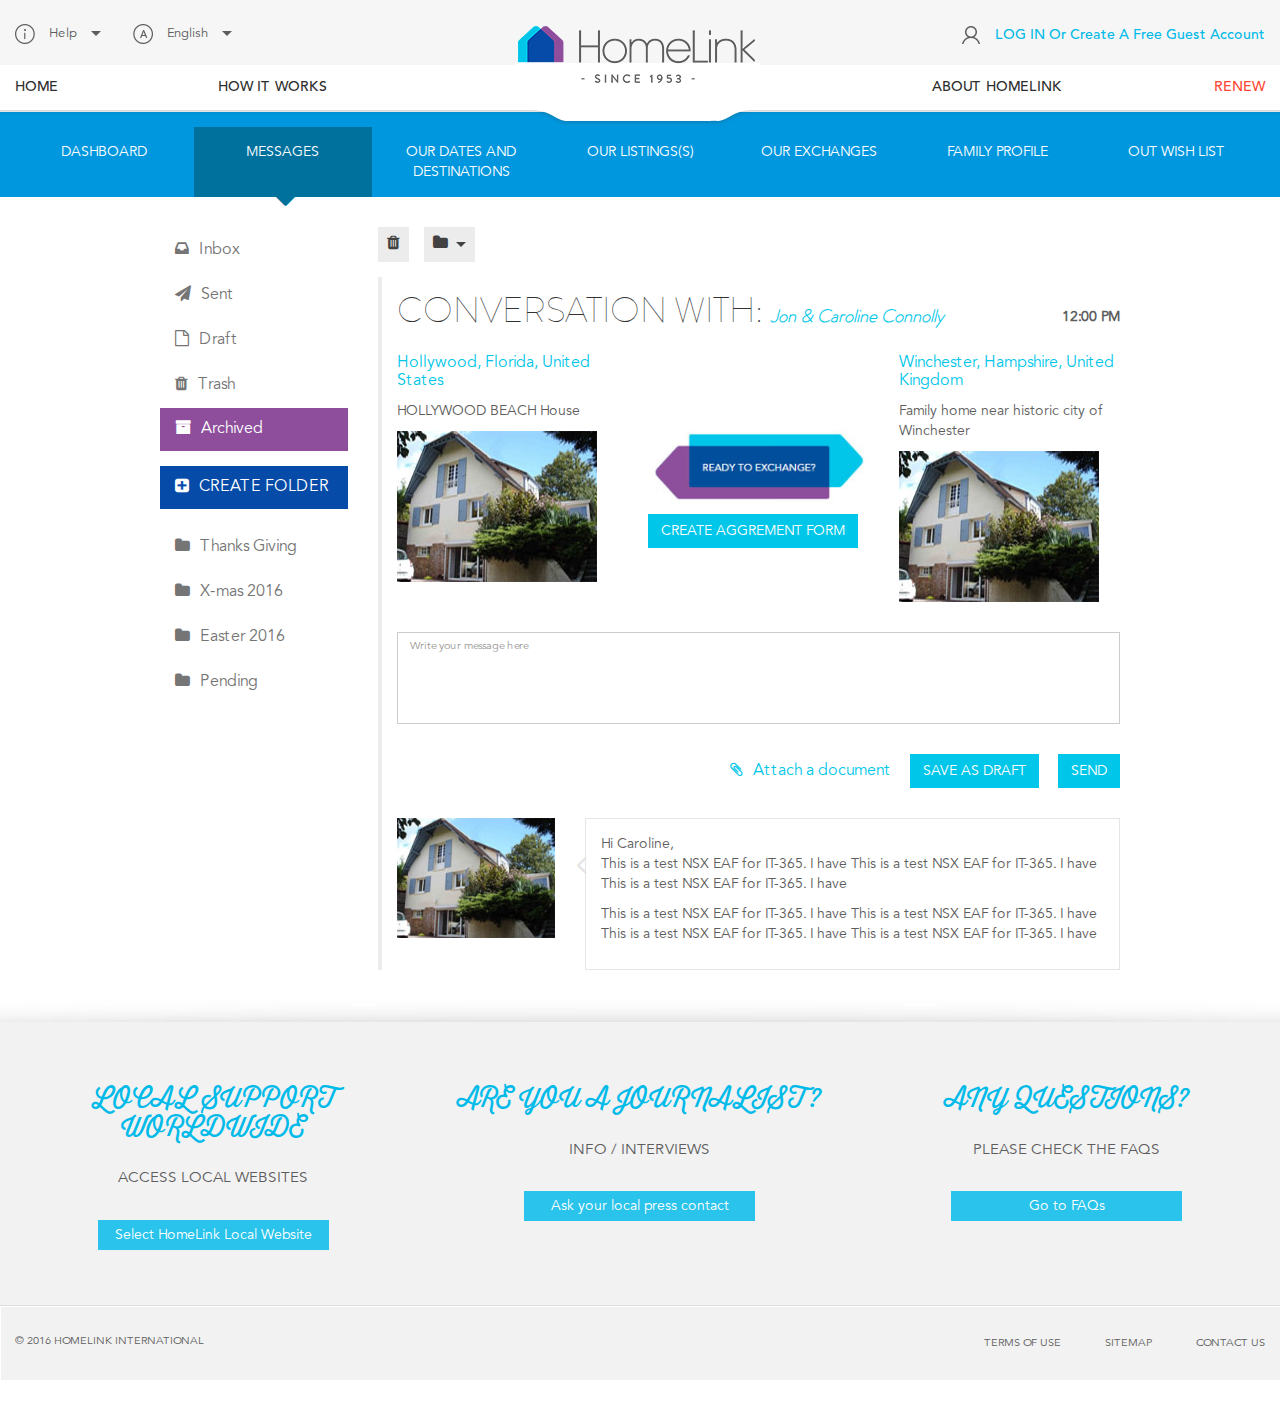
==== commit 11b05cc3: "UI issues Fixed" ====
--- a/conversation-with.html
+++ b/conversation-with.html
@@ -170,14 +170,38 @@
                         </div>
                     </div>
 
+                    <!--        Create Folder Settings Popup         -->
+
+                    <div class="modal fade" id="settingsPopup" role="dialog">
+                        <div class="modal-dialog">
+                            <div class="modal-content">
+                                <div class="modal-header">
+                                  <button type="button" class="close" data-dismiss="modal">Close <span>&times;</span></button>
+                                  <h4 class="modal-title">Thanks Giving 2016</h4>
+                                </div>
+                                <div class="modal-body">
+                                    <div class="form-group">
+                                        <label for="email">Edit folder name</label>
+                                        <input type="email" class="form-control" placeholder="Thanks Giving 2016" id="email" />
+                                    </div>
+                                    <a href="javascript:;" class="delete-link">Delete this folder</a>
+                                </div>
+                                <div class="modal-footer">
+                                    <button type="button" class="btn btn-cancel" data-dismiss="modal">Cancel</button>
+                                    <button type="button" class="btn btn-save">Save</button>
+                                </div>
+                            </div>
+                        </div>
+                    </div>
+
                     <div class="row">
                         <div class="col-sm-3 sidebar-list">
                             <ul class="nav nav-pills nav-stacked main-menu-list">
-                                <li><a href="#"><i class="fa fa-inbox"></i>Inbox</a></li>
-                                <li><a href="#"><i class="fa fa-paper-plane"></i>Sent</a></li>
-                                <li><a href="#"><i class="fa fa-file-o"></i>Draft</a></li>
-                                <li><a href="#"><i class="fa fa-trash"></i>Trash</a></li>
-                                <li><a href="#"><i class="fa fa-archive"></i>Archived</a></li>
+                                <li><a href="javascript:;"><i class="fa fa-inbox"></i>Inbox</a></li>
+                                <li><a href="javascript:;"><i class="fa fa-paper-plane"></i>Sent</a></li>
+                                <li><a href="javascript:;"><i class="fa fa-file-o"></i>Draft</a></li>
+                                <li><a href="javascript:;"><i class="fa fa-trash"></i>Trash</a></li>
+                                <li><a href="javascript:;" class="active"><i class="fa fa-archive"></i>Archived</a></li>
                             </ul>
                             <ul class="nav nav-pills nav-stacked create-folder-list">
                                 <li>
@@ -185,10 +209,30 @@
                                         <i class="fa fa-plus-square"></i>Create Folder
                                     </a>
                                 </li>
-                                <li><a href="#" class="ellipsis"><i class="fa fa-folder"></i>Thanks Giving</a></li>
-                                <li><a href="#" class="ellipsis"><i class="fa fa-folder"></i>X-mas 2016</a></li>
-                                <li><a href="#" class="ellipsis"><i class="fa fa-folder"></i>Easter 2016</a></li>
-                                <li><a href="#" class="ellipsis"><i class="fa fa-folder"></i>Pending</a></li>
+                                <li>
+                                    <a href="javascript:;" class="ellipsis">
+                                        <i class="fa fa-folder"></i>Thanks Giving
+                                        <i class="fa fa-cog" data-toggle="modal" data-target="#settingsPopup"></i>
+                                    </a>
+                                </li>
+                                <li>
+                                    <a href="javascript:;" class="ellipsis">
+                                        <i class="fa fa-folder"></i>X-mas 2016
+                                        <i class="fa fa-cog" data-toggle="modal" data-target="#settingsPopup"></i>
+                                    </a>
+                                </li>
+                                <li>
+                                    <a href="javascript:;" class="ellipsis">
+                                        <i class="fa fa-folder"></i>Easter 2016
+                                        <i class="fa fa-cog" data-toggle="modal" data-target="#settingsPopup"></i>
+                                    </a>
+                                </li>
+                                <li>
+                                    <a href="javascript:;" class="ellipsis">
+                                        <i class="fa fa-folder"></i>Pending
+                                        <i class="fa fa-cog" data-toggle="modal" data-target="#settingsPopup"></i>
+                                    </a>
+                                </li>
                             </ul>
                         </div>
                         <div class="col-sm-9 content-list">
@@ -214,45 +258,69 @@
                                 </div>
                             </nav>
 
-                            <div class="row">
-                                <div class="col-sm-10">
-                                    <h2 class="conversation-title">conversation with: <span>Jon & Caroline Connolly</span></h2>
-                                </div>
-                                <div class="col-sm-2 text-right conversation-time">
-                                    12:00 PM
-                                </div>                                
-                            </div>
-                            <div class="row">
-                                <div class="col-sm-4">
-                                    <h4 class="blue-text">Hollywood, Florida, United States</h4>
-                                    <p>HOLLYWOOD BEACH House</p>
-                                    <img src="images/img1.jpg" class="img-responsive" alt="img1" />
-                                </div>
-                                <div class="col-sm-4 exchange-pic">
-                                    <img src="images/exchange-img.jpg" class="img-responsive" alt="exchange-img" />
-                                    <button type="button" class="btn btn-save">CREATE AGGREMENT FORM</button>
-                                </div>
-                                <div class="col-sm-4">
-                                    <h4 class="blue-text">Winchester, Hampshire, United Kingdom</h4>
-                                    <p>Family home near historic city of Winchester</p>
-                                    <img src="images/img1.jpg" class="img-responsive" alt="img1" />
-                                </div>
-                                <div class="col-sm-12 padding-top-30">
-                                    <textarea class="form-control" rows="5" placeholder="Write your message here"></textarea>
-                                </div>
-                                <div class="col-sm-12 text-right padding-vertical">
-                                    <a href="javascript:;" class="attach-link">
-                                        <i class="fa fa-paperclip"></i>Attach a document
-                                    </a>
-                                    <button type="button" class="btn btn-save margin-left-15">SAVE AS DRAFT</button>
-                                    <button type="button" class="btn btn-save margin-left-15">SEND</button>
+                            <div class="conversation-with">
+                                <div class="row">
+                                    <div class="col-sm-10">
+                                        <h2 class="conversation-title">conversation with: <span>Jon & Caroline Connolly</span></h2>
+                                    </div>
+                                    <div class="col-sm-2 text-right conversation-time">
+                                        12:00 PM
+                                    </div>                                
+                                </div>
+                                <div class="row">
+                                    <div class="col-sm-4">
+                                        <h4 class="blue-text">Hollywood, Florida, United States</h4>
+                                        <p>HOLLYWOOD BEACH House</p>
+                                        <img src="images/img1.jpg" class="img-responsive" alt="img1" />
+                                    </div>
+                                    <div class="col-sm-4 exchange-pic">
+                                        <img src="images/exchange-img.jpg" class="img-responsive" alt="exchange-img" />
+                                        <button type="button" class="btn btn-save">CREATE AGGREMENT FORM</button>
+                                    </div>
+                                    <div class="col-sm-4">
+                                        <h4 class="blue-text">Winchester, Hampshire, United Kingdom</h4>
+                                        <p>Family home near historic city of Winchester</p>
+                                        <img src="images/img1.jpg" class="img-responsive" alt="img1" />
+                                    </div>
+                                    <div class="col-sm-12 padding-top-30">
+                                        <textarea class="form-control" rows="5" placeholder="Write your message here"></textarea>
+                                    </div>
+                                    <div class="col-sm-12 text-right padding-vertical">
+                                        <a href="javascript:;" class="attach-link">
+                                            <i class="fa fa-paperclip"></i>Attach a document
+                                        </a>
+                                        <button type="button" class="btn btn-save margin-left-15">SAVE AS DRAFT</button>
+                                        <button type="button" class="btn btn-save margin-left-15">SEND</button>
+                                    </div>
+                                    <div class="col-sm-12">
+                                        <div class="row">
+                                            <div class="col-sm-3">
+                                                <img src="images/img1.jpg" class="img-responsive" alt="img1" />
+                                            </div>
+                                            <div class="col-sm-9">
+                                                <div class="chat-section">
+                                                    Hi Caroline,<br />
+                                                    <p>
+                                                    This is a test NSX EAF for IT-365. I have
+                                                    This is a test NSX EAF for IT-365. I have
+                                                    This is a test NSX EAF for IT-365. I have
+                                                    </p>
+
+                                                    <p>
+                                                    This is a test NSX EAF for IT-365. I have 
+                                                    This is a test NSX EAF for IT-365. I have
+                                                    This is a test NSX EAF for IT-365. I have
+                                                    This is a test NSX EAF for IT-365. I have
+                                                    </p>
+                                            </div>
+                                        </div>
+                                    </div>
                                 </div>
                             </div>
                         </div>
                     </div>
                 </div>
             </div>
-        </div>
         <!-- footer start -->
         <div id="footer">
             <div class="container">
--- a/css/style.css
+++ b/css/style.css
@@ -1412,14 +1412,21 @@
     color: #757575;
     margin-right: 10px;
 }
-#main-wrapper .nav-pills.nav.main-menu-list>li>a:focus,
-#main-wrapper .nav-pills.nav.main-menu-list>li>a:hover {
+#main-wrapper .nav-pills.nav.main-menu-list>li>a:hover,
+#main-wrapper .nav-pills.nav.main-menu-list>li>a:focus {
+    background: #f4edf5;
+    color: #8e4e9c;
+}
+#main-wrapper .nav-pills.nav.main-menu-list>li>a:hover i,
+#main-wrapper .nav-pills.nav.main-menu-list>li>a:focus i {
+    color: #8e4e9c;
+}
+#main-wrapper .nav-pills.nav.main-menu-list>li>a.active {
     background: #8e4e9c;
     color: #fff;
 }
 #main-wrapper .nav-pills.nav.main-menu-list>li>a.btn-create-folder i,
-#main-wrapper .nav-pills.nav.main-menu-list>li>a:focus i,
-#main-wrapper .nav-pills.nav.main-menu-list>li>a:hover i {
+#main-wrapper .nav-pills.nav.main-menu-list>li>a.active i {
     color: #fff;
 }
 
@@ -1428,10 +1435,13 @@
 #main-wrapper .nav-pills.nav.create-folder-list>li>a.btn-create-folder {
     background: #064ba8;
     color: #fff;
-    margin-top: 30px;
+    margin-top: 15px;
     margin-bottom: 15px;
     text-transform: uppercase;
 }
+#main-wrapper .nav-pills.nav.create-folder-list>li>a.btn-create-folder:hover:before {
+    content: "";
+}
 #main-wrapper .nav-pills.nav.create-folder-list>li>a.btn-create-folder i {
     color: #fff;
 }
@@ -1442,9 +1452,31 @@
     width: 78%;
 }
 #main-wrapper .sidebar-list .nav-stacked li a {
+    border-radius: 0;
     font-size: 16px;
     color: #757575;
-}
+    width: 100%;
+    margin: 2px 0 0 0;
+    float: left;
+}
+#main-wrapper .sidebar-list .nav-stacked li a i.fa-cog {
+    position: absolute;
+    right: 0;
+    top: 30%;
+    visibility: hidden;
+}
+#main-wrapper .sidebar-list .nav-stacked li a:hover i.fa-cog {
+    visibility: visible;
+}
+#main-wrapper .sidebar-list .nav-stacked li a:hover,
+#main-wrapper .sidebar-list .nav-stacked li a:focus {
+    background: #e6edf5;
+    color: #064ba8;
+}
+#main-wrapper .sidebar-list .nav-stacked li a:hover i,
+#main-wrapper .sidebar-list .nav-stacked li a:focus i {
+    color: #064ba8;
+}    
 #main-wrapper .content-list .navbar-default {
     background: transparent;
     border: none;
@@ -1472,7 +1504,7 @@
 #main-wrapper #createFolderPopup input {
     height: 40px;
     border-radius: 0;
-    border: 1px solid #777;
+    border: 1px solid #7f7f7f;
 }
 #main-wrapper #createFolderPopup input:focus {
     box-shadow: none;
@@ -1489,6 +1521,11 @@
 #main-wrapper #createFolderPopup button.close span {
     font-size: 22px;
     vertical-align: middle;
+}
+#main-wrapper .content-list .conversation-with {
+    padding-left: 15px;
+    margin-top: 15px;
+    border-left: 4px solid #ececec;
 }
 #main-wrapper .content-list .content-list-header .action-box {
     float: left;
@@ -1511,40 +1548,20 @@
 #main-wrapper .content-list .content-list-header .action-box:last-child {
     margin-right: 0;
 }
+#main-wrapper .content-list .content-list-header .action-box.pagination-tab {
+    width: 100%;
+    display: block;
+}
 #main-wrapper .content-list .content-list-header .action-box.pagination-tab .dropdown-toggle {
     font-size: 16px;
+    width: 100%;
+    display: block;
 }
 #main-wrapper .content-list h4.blue-text {
     color: #00c6e9;
     font-size: 16px;
 }
-/*
-#main-wrapper .content-list .content-list-header .action-box {
-    float: left;
-    background: #ececec;
-    width: 27%;
-    border-radius: 5px;
-    padding: 8px 0;
-    height: 35px;
-    text-align: center;
-    box-sizing: border-box;
-    font-size: 14px;
-}
-#main-wrapper .content-list .content-list-header .action-box i:first-child {
-    font-size: 18px;
-}
-#main-wrapper .content-list .content-list-header .action-box.pagination-tab {
-    color: #424242;
-    font-size: 14px;
-    font-weight: bold;
-    margin-right: 0;
-    width: 100%;
-    padding: 7px 0;
-}
-#main-wrapper .content-list .content-list-header .action-box i {
-    color: #424242;
-    margin: 0 0 0 2px;
-}*/
+
 #main-wrapper .content-list .content-list-header .search-box {
     padding: 0;
 }
@@ -1559,7 +1576,7 @@
     padding-left: 35px;
     border-radius: 5px;
     font-size: 14px;
-    font-family: "avenir_roman";
+    font-family: "AvenirLTStdBook";
 }
 #main-wrapper .content-list .content-list-header .search-box input:focus {
     box-shadow: none;
@@ -1575,6 +1592,19 @@
     padding-top: 30px;
     font-weight: bold;
 }
+#main-wrapper .content-list .chat-section {
+    border: 1px solid #e5e5e5;
+    padding: 15px;
+    position: relative;
+}
+#main-wrapper .content-list .chat-section:before {
+    content: "\f104";
+    position: absolute;
+    font: 30px "FontAwesome";
+    top: 30px;
+    left: -10px;
+    color: #e5e5e5;
+}
 
 
 
@@ -1586,8 +1616,7 @@
     border-bottom: 1px solid #ececec;
 }
 #main-wrapper .content-list .content-list-row:hover {
-    background: #fcfcfc;
-    cursor: pointer;
+    background: #f7f7f7;
 }
 #main-wrapper .content-list .content-list-row.active {
     background: #ececec;
@@ -1598,6 +1627,10 @@
     font-size: 18px;
     font-weight: bold;
     text-transform: lowercase;
+    margin-bottom: 5px;
+}
+#main-wrapper .content-list .content-list-row h2 a {
+    color: #064ba8;
 }
 #main-wrapper .content-list .content-list-row .mailer-name {
     color: #424242;
@@ -1607,6 +1640,7 @@
 #main-wrapper .content-list .content-list-row .mail-content {
     color: #757575;
     font-size: 13px;
+    margin-top: 5px;
 }
 #main-wrapper .content-list .content-list-row .time {
     padding-top: 20px;
@@ -1618,6 +1652,7 @@
     text-align: center;
 }
 #main-wrapper .content-list .content-list-row .attached-files i {
+    color: #9e9e9e;
     padding: 0 7px;
 }
 #main-wrapper .content-list .content-list-row .attached-files i.fa-paperclip {
@@ -1653,7 +1688,7 @@
     position: absolute;
     font: 12px "FontAwesome";
     color: #fff;
-    top: 39px;
+    top: 40px;
     left: 40px;
 }
 #main-wrapper .content-list .content-list-row .img-checkbox input[type="checkbox"]:checked + label:before {
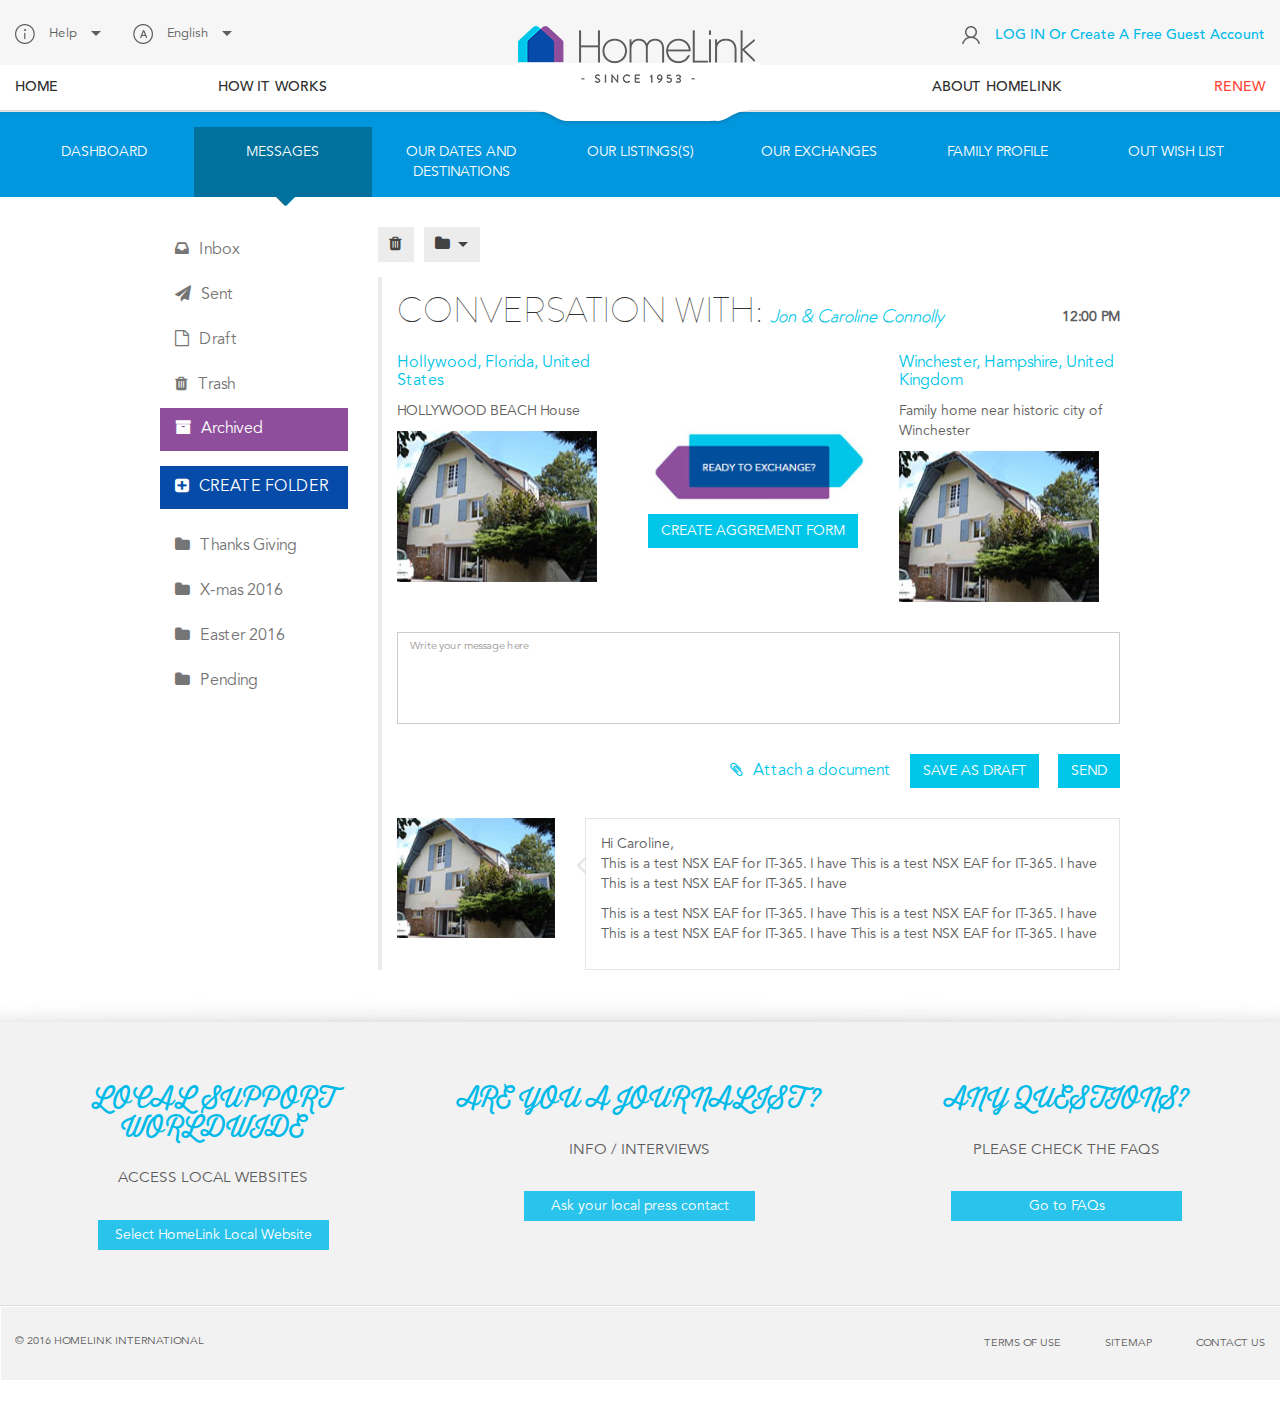
==== commit b7804bd1: "Setting Button Dropdown" ====
--- a/conversation-with.html
+++ b/conversation-with.html
@@ -194,6 +194,49 @@
                         </div>
                     </div>
 
+                    <!--        Settings Edit Popup         -->
+
+                    <div class="modal fade" id="settingsEditPopup" role="dialog">
+                        <div class="modal-dialog">
+                            <div class="modal-content">
+                                <div class="modal-header">
+                                  <button type="button" class="close" data-dismiss="modal">Close <span>&times;</span></button>
+                                  <h4 class="modal-title">Thanks Giving 2016</h4>
+                                </div>
+                                <div class="modal-body">
+                                    <div class="form-group">
+                                        <label for="email">Edit folder name</label>
+                                        <input type="email" class="form-control" placeholder="Thanks Giving 2016" id="email" />
+                                    </div>
+                                </div>
+                                <div class="modal-footer">
+                                    <button type="button" class="btn btn-cancel" data-dismiss="modal">Cancel</button>
+                                    <button type="button" class="btn btn-save">Save</button>
+                                </div>
+                            </div>
+                        </div>
+                    </div>
+
+                    <!--        Settings Delete Popup         -->
+
+                    <div class="modal fade" id="settingsDeletePopup" role="dialog">
+                        <div class="modal-dialog">
+                            <div class="modal-content">
+                                <div class="modal-header">
+                                  <button type="button" class="close" data-dismiss="modal">Close <span>&times;</span></button>
+                                  <h4 class="modal-title">Thanks Giving 2016</h4>
+                                </div>
+                                <div class="modal-body">
+                                    <label>Do you want to delete this folder</label>
+                                </div>
+                                <div class="modal-footer">
+                                    <button type="button" class="btn btn-cancel" data-dismiss="modal">Cancel</button>
+                                    <button type="button" class="btn btn-save">Ok</button>
+                                </div>
+                            </div>
+                        </div>
+                    </div>
+
                     <div class="row">
                         <div class="col-sm-3 sidebar-list">
                             <ul class="nav nav-pills nav-stacked main-menu-list">
@@ -212,26 +255,42 @@
                                 <li>
                                     <a href="javascript:;" class="ellipsis">
                                         <i class="fa fa-folder"></i>Thanks Giving
-                                        <i class="fa fa-cog" data-toggle="modal" data-target="#settingsPopup"></i>
-                                    </a>
+                                        <i class="fa fa-cog"></i>
+                                    </a>
+                                    <ul class="settings-menu">
+                                        <li><a href="javascript:;" data-toggle="modal" data-target="#settingsEditPopup">Edit</a></li>
+                                        <li><a href="javascript:;" data-toggle="modal" data-target="#settingsDeletePopup">Delete</a></li>
+                                    </ul>
                                 </li>
                                 <li>
                                     <a href="javascript:;" class="ellipsis">
                                         <i class="fa fa-folder"></i>X-mas 2016
-                                        <i class="fa fa-cog" data-toggle="modal" data-target="#settingsPopup"></i>
-                                    </a>
+                                        <i class="fa fa-cog"></i>
+                                    </a>
+                                    <ul class="settings-menu">
+                                        <li><a href="javascript:;" data-toggle="modal" data-target="#settingsEditPopup">Edit</a></li>
+                                        <li><a href="javascript:;" data-toggle="modal" data-target="#settingsDeletePopup">Delete</a></li>
+                                    </ul>
                                 </li>
                                 <li>
                                     <a href="javascript:;" class="ellipsis">
                                         <i class="fa fa-folder"></i>Easter 2016
                                         <i class="fa fa-cog" data-toggle="modal" data-target="#settingsPopup"></i>
                                     </a>
+                                    <ul class="settings-menu">
+                                        <li><a href="javascript:;" data-toggle="modal" data-target="#settingsEditPopup">Edit</a></li>
+                                        <li><a href="javascript:;" data-toggle="modal" data-target="#settingsDeletePopup">Delete</a></li>
+                                    </ul>
                                 </li>
                                 <li>
                                     <a href="javascript:;" class="ellipsis">
                                         <i class="fa fa-folder"></i>Pending
                                         <i class="fa fa-cog" data-toggle="modal" data-target="#settingsPopup"></i>
                                     </a>
+                                    <ul class="settings-menu">
+                                        <li><a href="javascript:;" data-toggle="modal" data-target="#settingsEditPopup">Edit</a></li>
+                                        <li><a href="javascript:;" data-toggle="modal" data-target="#settingsDeletePopup">Delete</a></li>
+                                    </ul>
                                 </li>
                             </ul>
                         </div>
@@ -374,5 +433,33 @@
     <script src="js/jquery.jscrollpane.min.js" type="text/javascript"></script>
     <script src="js/jquery.mousewheel.js" type="text/javascript"></script>
     <script src="js/custom.js" type="text/javascript"></script>
+
+    <script type="text/javascript">
+        $(document).ready(function() {
+
+            $("#main-wrapper .content-list .content-list-row .img-checkbox input[type='checkbox']").change(function() {
+                if(this.checked) {
+                    $(this).closest(".content-list-row").addClass("active");
+                }
+                else {
+                    $(this).closest(".content-list-row").removeClass("active");               
+                }
+            });
+
+            $("#main-wrapper .sidebar-list .nav-stacked li a i.fa-cog").click(function(e) {
+
+                $(this).closest('li').find('ul.settings-menu').toggleClass('show');
+                e.stopPropagation();
+
+            });
+
+            $(document).click(function() {
+
+                $('li').find('ul.settings-menu').removeClass('show');
+
+            });
+
+        })
+    </script>
 </body>
 </html>--- a/css/style.css
+++ b/css/style.css
@@ -1323,6 +1323,9 @@
     color: #fff;
     border-radius: 0;
 }
+#main-wrapper .btn:focus {
+    outline: none;
+}
 #main-wrapper .btn-save {
     background: #00c6e9;
 }
@@ -1342,8 +1345,14 @@
 #main-wrapper .margin-left-15 {
     margin-left: 15px;
 }
+#main-wrapper .padding-left-10-and-half {
+    padding-left: 10.5px;
+}
 #main-wrapper .remove-padding {
     padding: 0;
+}
+#main-wrapper .remove-padding-right {
+    padding-right: 0;
 }
 #main-wrapper input,
 #main-wrapper textarea,
@@ -1436,7 +1445,7 @@
     background: #064ba8;
     color: #fff;
     margin-top: 15px;
-    margin-bottom: 15px;
+    margin-bottom: 20px;
     text-transform: uppercase;
 }
 #main-wrapper .nav-pills.nav.create-folder-list>li>a.btn-create-folder:hover:before {
@@ -1457,7 +1466,7 @@
     color: #757575;
     width: 100%;
     margin: 2px 0 0 0;
-    float: left;
+/*  float: left;*/
 }
 #main-wrapper .sidebar-list .nav-stacked li a i.fa-cog {
     position: absolute;
@@ -1465,8 +1474,49 @@
     top: 30%;
     visibility: hidden;
 }
+#main-wrapper .sidebar-list .nav-stacked li ul.settings-menu.hide {
+    display: none;
+}
+#main-wrapper .sidebar-list .nav-stacked li ul.settings-menu.show {
+    display: block;
+}
+#main-wrapper .sidebar-list .nav-stacked li ul.settings-menu {
+    top: 100%;
+    right: 0;
+    display: none;
+    z-index: 1000;
+    position: absolute;
+    float: left;
+    min-width: 160px;
+    padding: 5px 0;
+    margin: 2px 0 0;
+    font-size: 14px;
+    text-align: left;
+    list-style: none;
+    background-color: #fff;
+    -webkit-background-clip: padding-box;
+    background-clip: padding-box;
+    border: 1px solid #ccc;
+    border: 1px solid rgba(0,0,0,.15);
+    border-radius: 4px;
+    -webkit-box-shadow: 0 6px 12px rgba(0,0,0,.175);
+    box-shadow: 0 6px 12px rgba(0,0,0,.175);
+}
+#main-wrapper .sidebar-list .nav-stacked li ul.settings-menu li a {
+    display: block;
+    padding: 3px 20px;
+    clear: both;
+    font-size: 14px;
+    font-weight: 400;
+    line-height: 1.42857143;
+    color: #333;
+    white-space: nowrap;
+}
 #main-wrapper .sidebar-list .nav-stacked li a:hover i.fa-cog {
     visibility: visible;
+}
+#main-wrapper .sidebar-list .nav-stacked.create-folder-list>li+li {
+    margin-top: -6px;
 }
 #main-wrapper .sidebar-list .nav-stacked li a:hover,
 #main-wrapper .sidebar-list .nav-stacked li a:focus {
@@ -1485,40 +1535,40 @@
 
 /* --------------- Create Folder Popup --------------- */
 
-#main-wrapper #createFolderPopup {
+#main-wrapper .modal {
     font-size: 16px;
 }
-#main-wrapper #createFolderPopup .modal-content {
+#main-wrapper .modal .modal-content {
     border-radius: 0;
 }
-#main-wrapper #createFolderPopup .modal-content .modal-header,
-#main-wrapper #createFolderPopup .modal-content .modal-footer {
+#main-wrapper .modal .modal-content .modal-header,
+#main-wrapper .modal .modal-content .modal-footer {
     border: none;
 }
-#main-wrapper #createFolderPopup .delete-link {
+#main-wrapper .modal .delete-link {
     color: #064ba8;
     font-weight: bold;
     margin-top: 30px;
     display: inline-block;
 }
-#main-wrapper #createFolderPopup input {
-    height: 40px;
+#main-wrapper .modal input {
+    height: 34px;
     border-radius: 0;
-    border: 1px solid #7f7f7f;
-}
-#main-wrapper #createFolderPopup input:focus {
+    border: 1px solid #757575;
+}
+#main-wrapper .modal input:focus {
     box-shadow: none;
 }
-#main-wrapper #createFolderPopup h4.modal-title,
-#main-wrapper #createFolderPopup label {
+#main-wrapper .modal h4.modal-title,
+#main-wrapper .modal label {
     color: #424242;
 }
-#main-wrapper #createFolderPopup button.close {
+#main-wrapper .modal button.close {
     color: #333;
     font-size: 14px;
     opacity: 1;
 }
-#main-wrapper #createFolderPopup button.close span {
+#main-wrapper .modal button.close span {
     font-size: 22px;
     vertical-align: middle;
 }
@@ -1529,12 +1579,12 @@
 }
 #main-wrapper .content-list .content-list-header .action-box {
     float: left;
-    margin-right: 15px;
+    margin-right: 10px;
 }
 #main-wrapper .content-list .content-list-header .action-box .dropdown-toggle {
     background: #ececec;
     font-size: 16px;
-    padding: 5px 8px;
+    padding: 6px 10.5px 4px 10.5px;
 }
 #main-wrapper .content-list .content-list-header .action-box .dropdown-toggle {
     color: #424242;
@@ -1544,6 +1594,7 @@
     border-left: 5px solid transparent;
     border-right: 5px solid transparent;
     margin-left: 4px;
+    margin-top: -2px;
 }
 #main-wrapper .content-list .content-list-header .action-box:last-child {
     margin-right: 0;
@@ -1569,14 +1620,14 @@
     position: absolute;
     top: 10px;
     left: 14px;
-    color: #424242;
+    color: #9e9e9e;
 }
 #main-wrapper .content-list .content-list-header .search-box input {
-    height: 35px;
+    height: 34px;
     padding-left: 35px;
-    border-radius: 5px;
     font-size: 14px;
     font-family: "AvenirLTStdBook";
+    border: 1px solid #757575;
 }
 #main-wrapper .content-list .content-list-header .search-box input:focus {
     box-shadow: none;
@@ -1681,7 +1732,6 @@
     width: 22px;
     height: 22px;
     border: 1px solid #9e9e9e;
-    border-radius: 5px;
 }
 #main-wrapper .content-list .content-list-row .img-checkbox input[type="checkbox"]:checked + label:after {
     content: "\f00c";
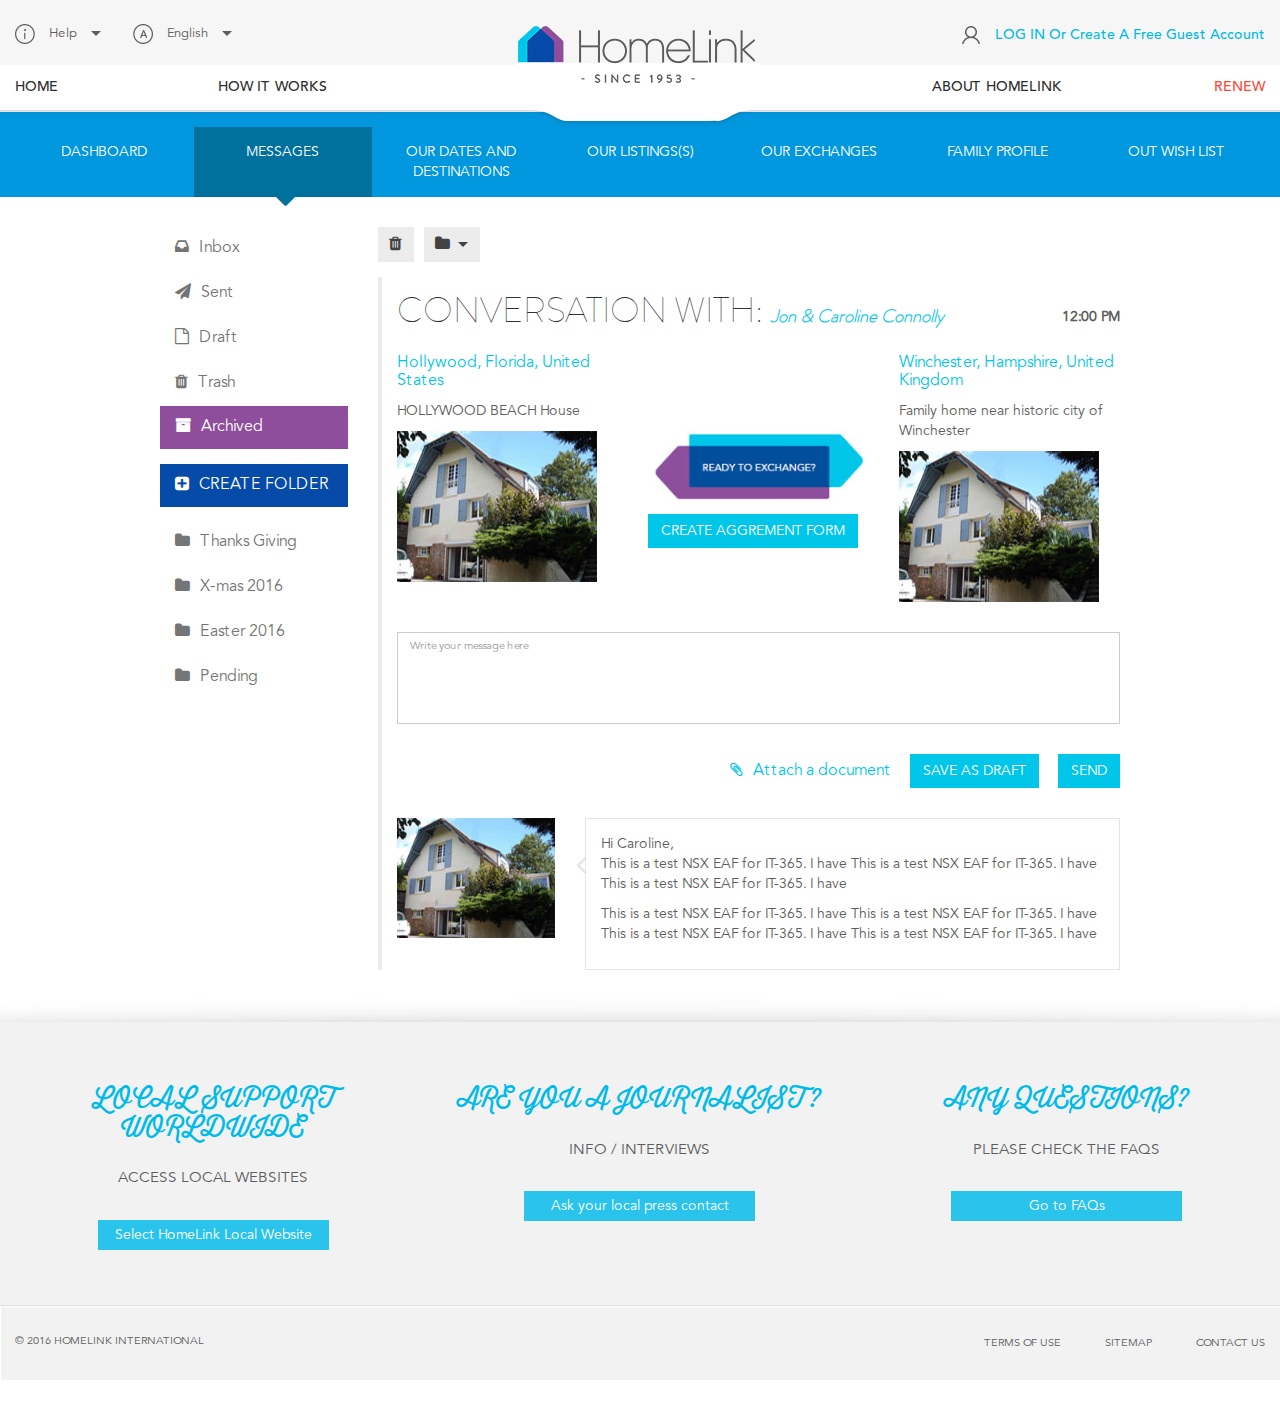
==== commit 17cfd009: "UI Issues Fixed" ====
--- a/conversation-with.html
+++ b/conversation-with.html
@@ -153,38 +153,13 @@
                             <div class="modal-content">
                                 <div class="modal-header">
                                   <button type="button" class="close" data-dismiss="modal">Close <span>&times;</span></button>
-                                  <h4 class="modal-title">Thanks Giving 2016</h4>
+                                  <h4 class="modal-title">Create Folder</h4>
                                 </div>
                                 <div class="modal-body">
                                     <div class="form-group">
-                                        <label for="email">Edit folder name</label>
-                                        <input type="email" class="form-control" placeholder="Thanks Giving 2016" id="email" />
-                                    </div>
-                                    <a href="javascript:;" class="delete-link">Delete this folder</a>
-                                </div>
-                                <div class="modal-footer">
-                                    <button type="button" class="btn btn-cancel" data-dismiss="modal">Cancel</button>
-                                    <button type="button" class="btn btn-save">Save</button>
-                                </div>
-                            </div>
-                        </div>
-                    </div>
-
-                    <!--        Create Folder Settings Popup         -->
-
-                    <div class="modal fade" id="settingsPopup" role="dialog">
-                        <div class="modal-dialog">
-                            <div class="modal-content">
-                                <div class="modal-header">
-                                  <button type="button" class="close" data-dismiss="modal">Close <span>&times;</span></button>
-                                  <h4 class="modal-title">Thanks Giving 2016</h4>
-                                </div>
-                                <div class="modal-body">
-                                    <div class="form-group">
-                                        <label for="email">Edit folder name</label>
-                                        <input type="email" class="form-control" placeholder="Thanks Giving 2016" id="email" />
-                                    </div>
-                                    <a href="javascript:;" class="delete-link">Delete this folder</a>
+                                        <label for="email">Enter folder name</label>
+                                        <input type="email" class="form-control" placeholder="" id="email" />
+                                    </div>
                                 </div>
                                 <div class="modal-footer">
                                     <button type="button" class="btn btn-cancel" data-dismiss="modal">Cancel</button>
@@ -201,12 +176,12 @@
                             <div class="modal-content">
                                 <div class="modal-header">
                                   <button type="button" class="close" data-dismiss="modal">Close <span>&times;</span></button>
-                                  <h4 class="modal-title">Thanks Giving 2016</h4>
+                                  <h4 class="modal-title">Edit Folder</h4>
                                 </div>
                                 <div class="modal-body">
                                     <div class="form-group">
-                                        <label for="email">Edit folder name</label>
-                                        <input type="email" class="form-control" placeholder="Thanks Giving 2016" id="email" />
+                                        <label for="email">Enter folder name</label>
+                                        <input type="email" class="form-control" placeholder="" id="email" />
                                     </div>
                                 </div>
                                 <div class="modal-footer">
@@ -224,7 +199,7 @@
                             <div class="modal-content">
                                 <div class="modal-header">
                                   <button type="button" class="close" data-dismiss="modal">Close <span>&times;</span></button>
-                                  <h4 class="modal-title">Thanks Giving 2016</h4>
+                                  <h4 class="modal-title">Delete Folder</h4>
                                 </div>
                                 <div class="modal-body">
                                     <label>Do you want to delete this folder</label>
@@ -449,6 +424,7 @@
             $("#main-wrapper .sidebar-list .nav-stacked li a i.fa-cog").click(function(e) {
 
                 $(this).closest('li').find('ul.settings-menu').toggleClass('show');
+                $(this).closest('li').siblings('li').find('ul.settings-menu').removeClass('show');
                 e.stopPropagation();
 
             });
--- a/css/style.css
+++ b/css/style.css
@@ -1342,6 +1342,10 @@
     padding-top: 30px;
     padding-bottom: 30px;
 }
+#main-wrapper .remove-padding-horizontal {
+    padding-left: 0;
+    padding-right: 0;
+}
 #main-wrapper .margin-left-15 {
     margin-left: 15px;
 }
@@ -1467,6 +1471,12 @@
     width: 100%;
     margin: 2px 0 0 0;
 /*  float: left;*/
+}
+#main-wrapper .sidebar-list .nav-stacked li:first-child a {
+    margin: 0;
+}
+#main-wrapper .nav-pills.nav.create-folder-list>li a {
+    margin: 8px 0 0 0;
 }
 #main-wrapper .sidebar-list .nav-stacked li a i.fa-cog {
     position: absolute;
@@ -1504,6 +1514,7 @@
 }
 #main-wrapper .sidebar-list .nav-stacked li ul.settings-menu li a {
     display: block;
+    margin: 0;
     padding: 3px 20px;
     clear: both;
     font-size: 14px;
@@ -1545,12 +1556,6 @@
 #main-wrapper .modal .modal-content .modal-footer {
     border: none;
 }
-#main-wrapper .modal .delete-link {
-    color: #064ba8;
-    font-weight: bold;
-    margin-top: 30px;
-    display: inline-block;
-}
 #main-wrapper .modal input {
     height: 34px;
     border-radius: 0;
@@ -1580,6 +1585,17 @@
 #main-wrapper .content-list .content-list-header .action-box {
     float: left;
     margin-right: 10px;
+}
+#main-wrapper .content-list .content-list-header .mark-checked {
+    padding-right: 0;
+}
+#main-wrapper .content-list .content-list-header .mark-checked .action-box:first-child .dropdown-toggle {
+    padding-left: 27.5px;
+}
+#main-wrapper .content-list .content-list-header .mark-checked .action-box:first-child input[type="checkbox"] {
+    position: absolute;
+    top: 7px;
+    left: 10px;
 }
 #main-wrapper .content-list .content-list-header .action-box .dropdown-toggle {
     background: #ececec;
@@ -1599,11 +1615,14 @@
 #main-wrapper .content-list .content-list-header .action-box:last-child {
     margin-right: 0;
 }
-#main-wrapper .content-list .content-list-header .action-box.pagination-tab {
+#main-wrapper .content-list .content-list-header .pagination-tab {
+    width: 15%;
+}
+#main-wrapper .content-list .content-list-header .pagination-tab .action-box {
     width: 100%;
     display: block;
 }
-#main-wrapper .content-list .content-list-header .action-box.pagination-tab .dropdown-toggle {
+#main-wrapper .content-list .content-list-header .pagination-tab .action-box .dropdown-toggle {
     font-size: 16px;
     width: 100%;
     display: block;
@@ -1615,11 +1634,12 @@
 
 #main-wrapper .content-list .content-list-header .search-box {
     padding: 0;
+    width: 60%;
 }
 #main-wrapper .content-list .content-list-header .search-box i {
     position: absolute;
     top: 10px;
-    left: 14px;
+    left: 12px;
     color: #9e9e9e;
 }
 #main-wrapper .content-list .content-list-header .search-box input {
@@ -1656,13 +1676,7 @@
     left: -10px;
     color: #e5e5e5;
 }
-
-
-
-
-
 #main-wrapper .content-list .content-list-row {
-    padding: 5px 0 10px 0;
     border-left: 4px solid #ececec;
     border-bottom: 1px solid #ececec;
 }
@@ -1675,13 +1689,22 @@
 }
 #main-wrapper .content-list .content-list-row h2 {
     color: #064ba8;
+    font-family: "AvenirLTStdBook";
     font-size: 18px;
     font-weight: bold;
     text-transform: lowercase;
+    margin-top: 15px;
     margin-bottom: 5px;
 }
 #main-wrapper .content-list .content-list-row h2 a {
     color: #064ba8;
+    width: 90%;
+    display: inline-block;
+}
+#main-wrapper .content-list .content-list-row h2 span {
+    display: inline-block;
+    width: 9%;
+    text-align: right;
 }
 #main-wrapper .content-list .content-list-row .mailer-name {
     color: #424242;
@@ -1691,15 +1714,15 @@
 #main-wrapper .content-list .content-list-row .mail-content {
     color: #757575;
     font-size: 13px;
-    margin-top: 5px;
 }
 #main-wrapper .content-list .content-list-row .time {
-    padding-top: 20px;
+    padding-top: 18px;
+    padding-left: 0;
     text-align: center;
 }
 #main-wrapper .content-list .content-list-row .attached-files {
     font-size: 20px;
-    margin-top: 50px;
+    margin-top: 27px;
     text-align: center;
 }
 #main-wrapper .content-list .content-list-row .attached-files i {
@@ -1714,8 +1737,7 @@
 }
 #main-wrapper .ellipsis {
     text-overflow: ellipsis;
-    width: 94%;
-    display: inline-block;
+    display: block;
     white-space: nowrap;
     overflow: hidden;
 }
@@ -1728,9 +1750,9 @@
     content: "";
     position: absolute;
     top: 35px;
-    left: 35px;
-    width: 22px;
-    height: 22px;
+    left: 30px;
+    width: 18px;
+    height: 18px;
     border: 1px solid #9e9e9e;
 }
 #main-wrapper .content-list .content-list-row .img-checkbox input[type="checkbox"]:checked + label:after {
@@ -1738,8 +1760,8 @@
     position: absolute;
     font: 12px "FontAwesome";
     color: #fff;
-    top: 40px;
-    left: 40px;
+    top: 38px;
+    left: 33px;
 }
 #main-wrapper .content-list .content-list-row .img-checkbox input[type="checkbox"]:checked + label:before {
     background: #064ba8;
@@ -1747,8 +1769,8 @@
 }
 #main-wrapper .content-list .content-list-row .img-checkbox img {
     position: absolute;
-    top: 25px;
-    left: 50px;
+    top: 20px;
+    left: 43px;
     display: inline-block;
     border-radius: 50%;
     width: 50px;
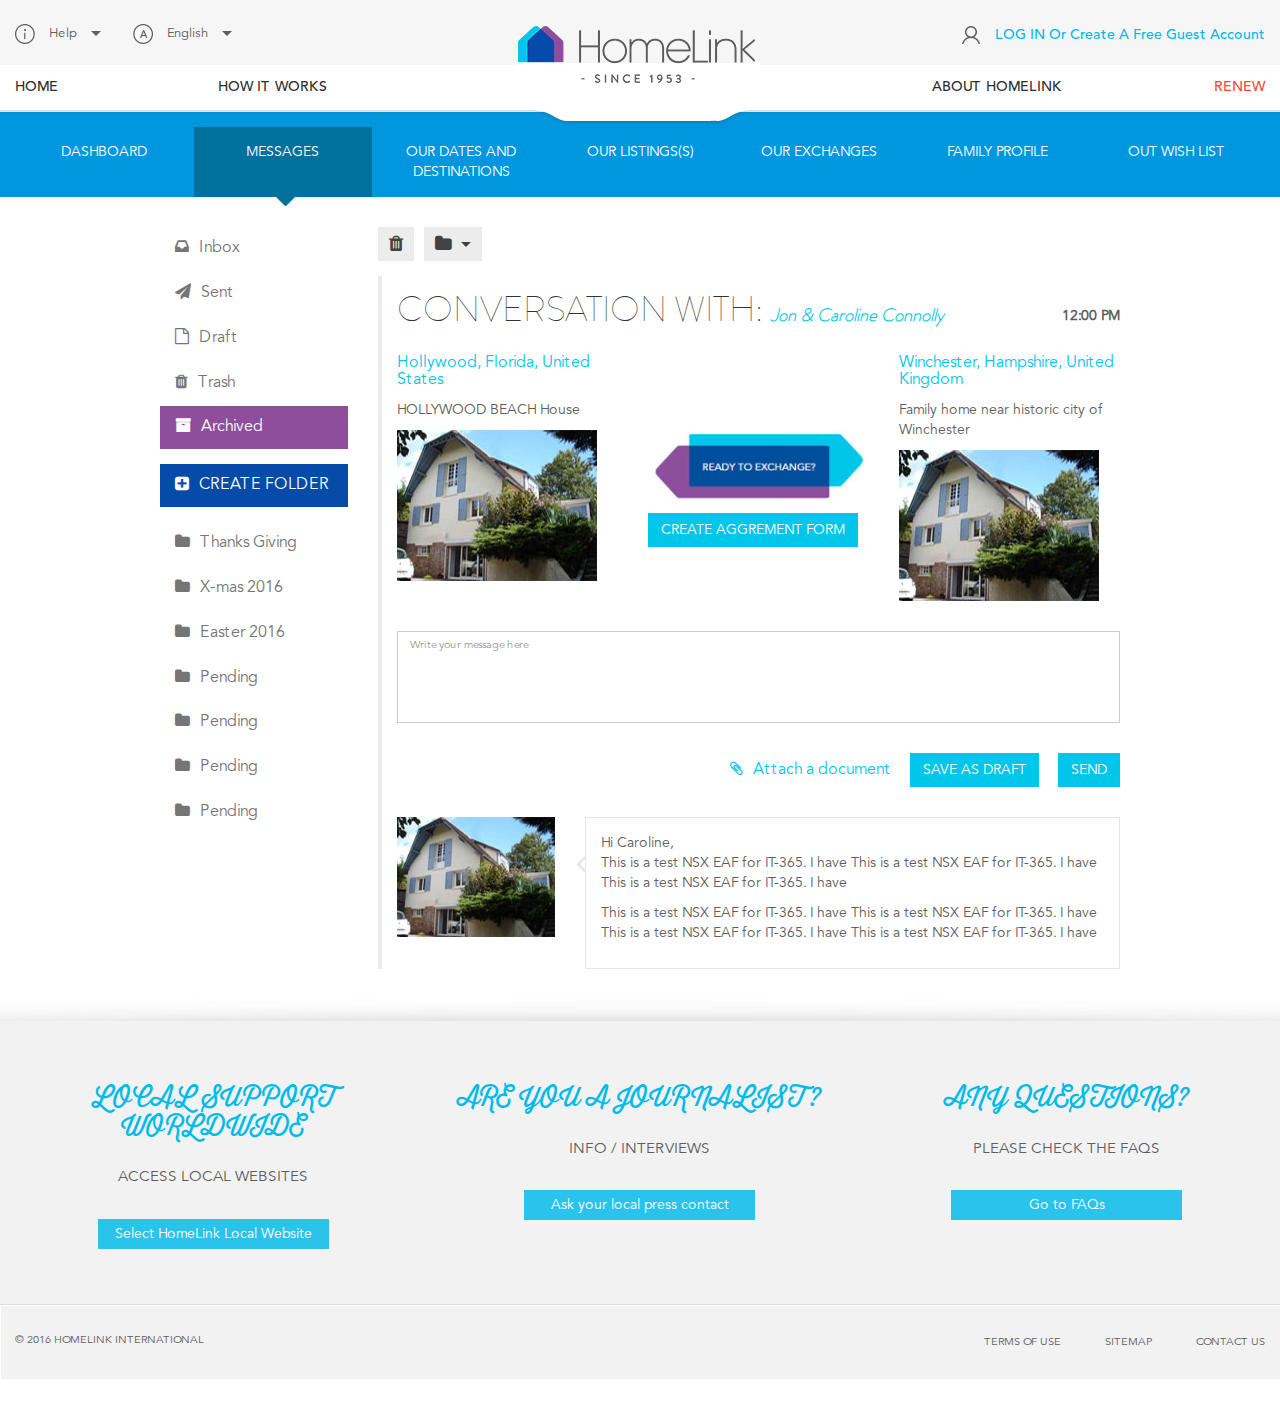
==== commit 5c8515a3: "Scrollbar and Unread class added" ====
--- a/conversation-with.html
+++ b/conversation-with.html
@@ -221,12 +221,10 @@
                                 <li><a href="javascript:;"><i class="fa fa-trash"></i>Trash</a></li>
                                 <li><a href="javascript:;" class="active"><i class="fa fa-archive"></i>Archived</a></li>
                             </ul>
-                            <ul class="nav nav-pills nav-stacked create-folder-list">
-                                <li>
-                                    <a href="javascript:;" class="btn-create-folder" data-toggle="modal" data-target="#createFolderPopup">
-                                        <i class="fa fa-plus-square"></i>Create Folder
-                                    </a>
-                                </li>
+                            <a href="javascript:;" class="btn-create-folder" data-toggle="modal" data-target="#createFolderPopup">
+                                <i class="fa fa-plus-square"></i>Create Folder
+                            </a>
+                            <ul class="nav nav-pills nav-stacked create-folder-list custom-scrollbar">
                                 <li>
                                     <a href="javascript:;" class="ellipsis">
                                         <i class="fa fa-folder"></i>Thanks Giving
@@ -250,6 +248,96 @@
                                 <li>
                                     <a href="javascript:;" class="ellipsis">
                                         <i class="fa fa-folder"></i>Easter 2016
+                                        <i class="fa fa-cog" data-toggle="modal" data-target="#settingsPopup"></i>
+                                    </a>
+                                    <ul class="settings-menu">
+                                        <li><a href="javascript:;" data-toggle="modal" data-target="#settingsEditPopup">Edit</a></li>
+                                        <li><a href="javascript:;" data-toggle="modal" data-target="#settingsDeletePopup">Delete</a></li>
+                                    </ul>
+                                </li>
+                                <li>
+                                    <a href="javascript:;" class="ellipsis">
+                                        <i class="fa fa-folder"></i>Pending
+                                        <i class="fa fa-cog" data-toggle="modal" data-target="#settingsPopup"></i>
+                                    </a>
+                                    <ul class="settings-menu">
+                                        <li><a href="javascript:;" data-toggle="modal" data-target="#settingsEditPopup">Edit</a></li>
+                                        <li><a href="javascript:;" data-toggle="modal" data-target="#settingsDeletePopup">Delete</a></li>
+                                    </ul>
+                                </li>
+                                <li>
+                                    <a href="javascript:;" class="ellipsis">
+                                        <i class="fa fa-folder"></i>Pending
+                                        <i class="fa fa-cog" data-toggle="modal" data-target="#settingsPopup"></i>
+                                    </a>
+                                    <ul class="settings-menu">
+                                        <li><a href="javascript:;" data-toggle="modal" data-target="#settingsEditPopup">Edit</a></li>
+                                        <li><a href="javascript:;" data-toggle="modal" data-target="#settingsDeletePopup">Delete</a></li>
+                                    </ul>
+                                </li>
+                                <li>
+                                    <a href="javascript:;" class="ellipsis">
+                                        <i class="fa fa-folder"></i>Pending
+                                        <i class="fa fa-cog" data-toggle="modal" data-target="#settingsPopup"></i>
+                                    </a>
+                                    <ul class="settings-menu">
+                                        <li><a href="javascript:;" data-toggle="modal" data-target="#settingsEditPopup">Edit</a></li>
+                                        <li><a href="javascript:;" data-toggle="modal" data-target="#settingsDeletePopup">Delete</a></li>
+                                    </ul>
+                                </li>
+                                <li>
+                                    <a href="javascript:;" class="ellipsis">
+                                        <i class="fa fa-folder"></i>Pending
+                                        <i class="fa fa-cog" data-toggle="modal" data-target="#settingsPopup"></i>
+                                    </a>
+                                    <ul class="settings-menu">
+                                        <li><a href="javascript:;" data-toggle="modal" data-target="#settingsEditPopup">Edit</a></li>
+                                        <li><a href="javascript:;" data-toggle="modal" data-target="#settingsDeletePopup">Delete</a></li>
+                                    </ul>
+                                </li>
+                                <li>
+                                    <a href="javascript:;" class="ellipsis">
+                                        <i class="fa fa-folder"></i>Pending
+                                        <i class="fa fa-cog" data-toggle="modal" data-target="#settingsPopup"></i>
+                                    </a>
+                                    <ul class="settings-menu">
+                                        <li><a href="javascript:;" data-toggle="modal" data-target="#settingsEditPopup">Edit</a></li>
+                                        <li><a href="javascript:;" data-toggle="modal" data-target="#settingsDeletePopup">Delete</a></li>
+                                    </ul>
+                                </li>
+                                <li>
+                                    <a href="javascript:;" class="ellipsis">
+                                        <i class="fa fa-folder"></i>Pending
+                                        <i class="fa fa-cog" data-toggle="modal" data-target="#settingsPopup"></i>
+                                    </a>
+                                    <ul class="settings-menu">
+                                        <li><a href="javascript:;" data-toggle="modal" data-target="#settingsEditPopup">Edit</a></li>
+                                        <li><a href="javascript:;" data-toggle="modal" data-target="#settingsDeletePopup">Delete</a></li>
+                                    </ul>
+                                </li>
+                                <li>
+                                    <a href="javascript:;" class="ellipsis">
+                                        <i class="fa fa-folder"></i>Pending
+                                        <i class="fa fa-cog" data-toggle="modal" data-target="#settingsPopup"></i>
+                                    </a>
+                                    <ul class="settings-menu">
+                                        <li><a href="javascript:;" data-toggle="modal" data-target="#settingsEditPopup">Edit</a></li>
+                                        <li><a href="javascript:;" data-toggle="modal" data-target="#settingsDeletePopup">Delete</a></li>
+                                    </ul>
+                                </li>
+                                <li>
+                                    <a href="javascript:;" class="ellipsis">
+                                        <i class="fa fa-folder"></i>Pending
+                                        <i class="fa fa-cog" data-toggle="modal" data-target="#settingsPopup"></i>
+                                    </a>
+                                    <ul class="settings-menu">
+                                        <li><a href="javascript:;" data-toggle="modal" data-target="#settingsEditPopup">Edit</a></li>
+                                        <li><a href="javascript:;" data-toggle="modal" data-target="#settingsDeletePopup">Delete</a></li>
+                                    </ul>
+                                </li>
+                                <li>
+                                    <a href="javascript:;" class="ellipsis">
+                                        <i class="fa fa-folder"></i>Pending
                                         <i class="fa fa-cog" data-toggle="modal" data-target="#settingsPopup"></i>
                                     </a>
                                     <ul class="settings-menu">
--- a/css/style.css
+++ b/css/style.css
@@ -1443,20 +1443,49 @@
     color: #fff;
 }
 
+/* --------------- Custom Scrollbar --------------- */
+
+#main-wrapper .custom-scrollbar {
+    overflow: auto;
+}
+#main-wrapper .custom-scrollbar::-webkit-scrollbar-track
+{
+    -webkit-box-shadow: inset 0 0 6px rgba(0,0,0,0.3);
+    border-radius: 10px;
+    background-color: #F5F5F5;
+}
+#main-wrapper .custom-scrollbar::-webkit-scrollbar
+{
+    width: 6px;
+    background-color: #F5F5F5;
+}
+#main-wrapper .custom-scrollbar::-webkit-scrollbar-thumb {
+    border-radius: 10px;
+    -webkit-box-shadow: inset 0 0 6px rgba(0,0,0,.3);
+    background-color: #00c6e9;
+}
+
 /* --------------- Create Folder List --------------- */
 
-#main-wrapper .nav-pills.nav.create-folder-list>li>a.btn-create-folder {
+#main-wrapper .nav-pills.nav.create-folder-list {
+    max-height: 300px;
+}
+#main-wrapper a.btn-create-folder {
     background: #064ba8;
     color: #fff;
     margin-top: 15px;
-    margin-bottom: 20px;
+    margin-bottom: 15px;
     text-transform: uppercase;
-}
-#main-wrapper .nav-pills.nav.create-folder-list>li>a.btn-create-folder:hover:before {
+    display: block;
+    padding: 10px 15px;
+    font-size: 16px;
+}
+#main-wrapper a.btn-create-folder:hover:before {
     content: "";
 }
-#main-wrapper .nav-pills.nav.create-folder-list>li>a.btn-create-folder i {
+#main-wrapper a.btn-create-folder i {
     color: #fff;
+    margin-right: 10px;
 }
 #main-wrapper .sidebar-list {
     width: 22%;
@@ -1473,6 +1502,9 @@
 /*  float: left;*/
 }
 #main-wrapper .sidebar-list .nav-stacked li:first-child a {
+    margin: 0;
+}
+#main-wrapper .nav-pills.nav.create-folder-list>li:first-child a {
     margin: 0;
 }
 #main-wrapper .nav-pills.nav.create-folder-list>li a {
@@ -1586,24 +1618,49 @@
     float: left;
     margin-right: 10px;
 }
+#main-wrapper .content-list .content-list-header .action-box .img-checkbox label {
+    position: absolute;
+}
+#main-wrapper .content-list .content-list-header .action-box .img-checkbox label i.fa-minus {
+    display: none;
+}
+#main-wrapper .content-list .content-list-header .action-box .img-checkbox input[type="checkbox"]:checked + label i.fa-minus {
+    position: absolute;
+    top: 12px;
+    left: 12px;
+    color: #fff;
+    display: block;
+}
+#main-wrapper .content-list .content-list-header .action-box .img-checkbox input[type="checkbox"] + label:before {
+    top: 9px;
+    left: 9px;
+}
+#main-wrapper .content-list .content-list-header .action-box .img-checkbox input[type="checkbox"]:checked + label:after {
+    top: 12px;
+    left: 12px;
+}
 #main-wrapper .content-list .content-list-header .mark-checked {
     padding-right: 0;
 }
+#main-wrapper .content-list .content-list-header .action-box .dropdown-menu {
+    max-height: 150px;
+}
 #main-wrapper .content-list .content-list-header .mark-checked .action-box:first-child .dropdown-toggle {
     padding-left: 27.5px;
 }
-#main-wrapper .content-list .content-list-header .mark-checked .action-box:first-child input[type="checkbox"] {
+/*#main-wrapper .content-list .content-list-header .mark-checked .action-box:first-child input[type="checkbox"] {
     position: absolute;
     top: 7px;
     left: 10px;
-}
+}*/
 #main-wrapper .content-list .content-list-header .action-box .dropdown-toggle {
     background: #ececec;
-    font-size: 16px;
-    padding: 6px 10.5px 4px 10.5px;
+    font-size: 18px;
+    padding: 5px 10px 3px 10px;
 }
 #main-wrapper .content-list .content-list-header .action-box .dropdown-toggle {
     color: #424242;
+    height: 34px;
 }
 #main-wrapper .content-list .content-list-header .action-box .dropdown-toggle .caret {
     border-top: 5px dashed;
@@ -1617,6 +1674,7 @@
 }
 #main-wrapper .content-list .content-list-header .pagination-tab {
     width: 15%;
+    padding-left: 10.5px;
 }
 #main-wrapper .content-list .content-list-header .pagination-tab .action-box {
     width: 100%;
@@ -1626,6 +1684,12 @@
     font-size: 16px;
     width: 100%;
     display: block;
+}
+#main-wrapper .content-list .content-list-header .pagination-tab .dropdown-menu {
+    min-width: 100%;
+}
+#main-wrapper .content-list .content-list-header .pagination-tab .dropdown-menu li a {
+    padding: 3px 12px;
 }
 #main-wrapper .content-list h4.blue-text {
     color: #00c6e9;
@@ -1680,12 +1744,14 @@
     border-left: 4px solid #ececec;
     border-bottom: 1px solid #ececec;
 }
-#main-wrapper .content-list .content-list-row:hover {
-    background: #f7f7f7;
+#main-wrapper .content-list .content-list-row.unread-mail {
+    background: #e1f2ff;
+    position: relative;
 }
 #main-wrapper .content-list .content-list-row.active {
     background: #ececec;
     border-left: 4px solid #00c6e9;
+    border-bottom: 1px solid #fff;
 }
 #main-wrapper .content-list .content-list-row h2 {
     color: #064ba8;
@@ -1741,12 +1807,15 @@
     white-space: nowrap;
     overflow: hidden;
 }
-#main-wrapper .content-list .content-list-row .img-checkbox input[type="checkbox"]:not(:checked),
-#main-wrapper .content-list .content-list-row .img-checkbox input[type="checkbox"]:checked {
+
+/* --------------- Custom Check Box --------------- */
+
+#main-wrapper .content-list .img-checkbox input[type="checkbox"]:not(:checked),
+#main-wrapper .content-list .img-checkbox input[type="checkbox"]:checked {
     position: absolute;
     left: -9999px;
 }
-#main-wrapper .content-list .content-list-row .img-checkbox input[type="checkbox"] + label:before {
+#main-wrapper .content-list .img-checkbox input[type="checkbox"] + label:before {
     content: "";
     position: absolute;
     top: 35px;
@@ -1755,7 +1824,7 @@
     height: 18px;
     border: 1px solid #9e9e9e;
 }
-#main-wrapper .content-list .content-list-row .img-checkbox input[type="checkbox"]:checked + label:after {
+#main-wrapper .content-list .img-checkbox input[type="checkbox"]:checked + label:after {
     content: "\f00c";
     position: absolute;
     font: 12px "FontAwesome";
@@ -1763,11 +1832,11 @@
     top: 38px;
     left: 33px;
 }
-#main-wrapper .content-list .content-list-row .img-checkbox input[type="checkbox"]:checked + label:before {
+#main-wrapper .content-list .img-checkbox input[type="checkbox"]:checked + label:before {
     background: #064ba8;
     border: 1px solid #064ba8;
 }
-#main-wrapper .content-list .content-list-row .img-checkbox img {
+#main-wrapper .content-list .img-checkbox img {
     position: absolute;
     top: 20px;
     left: 43px;
